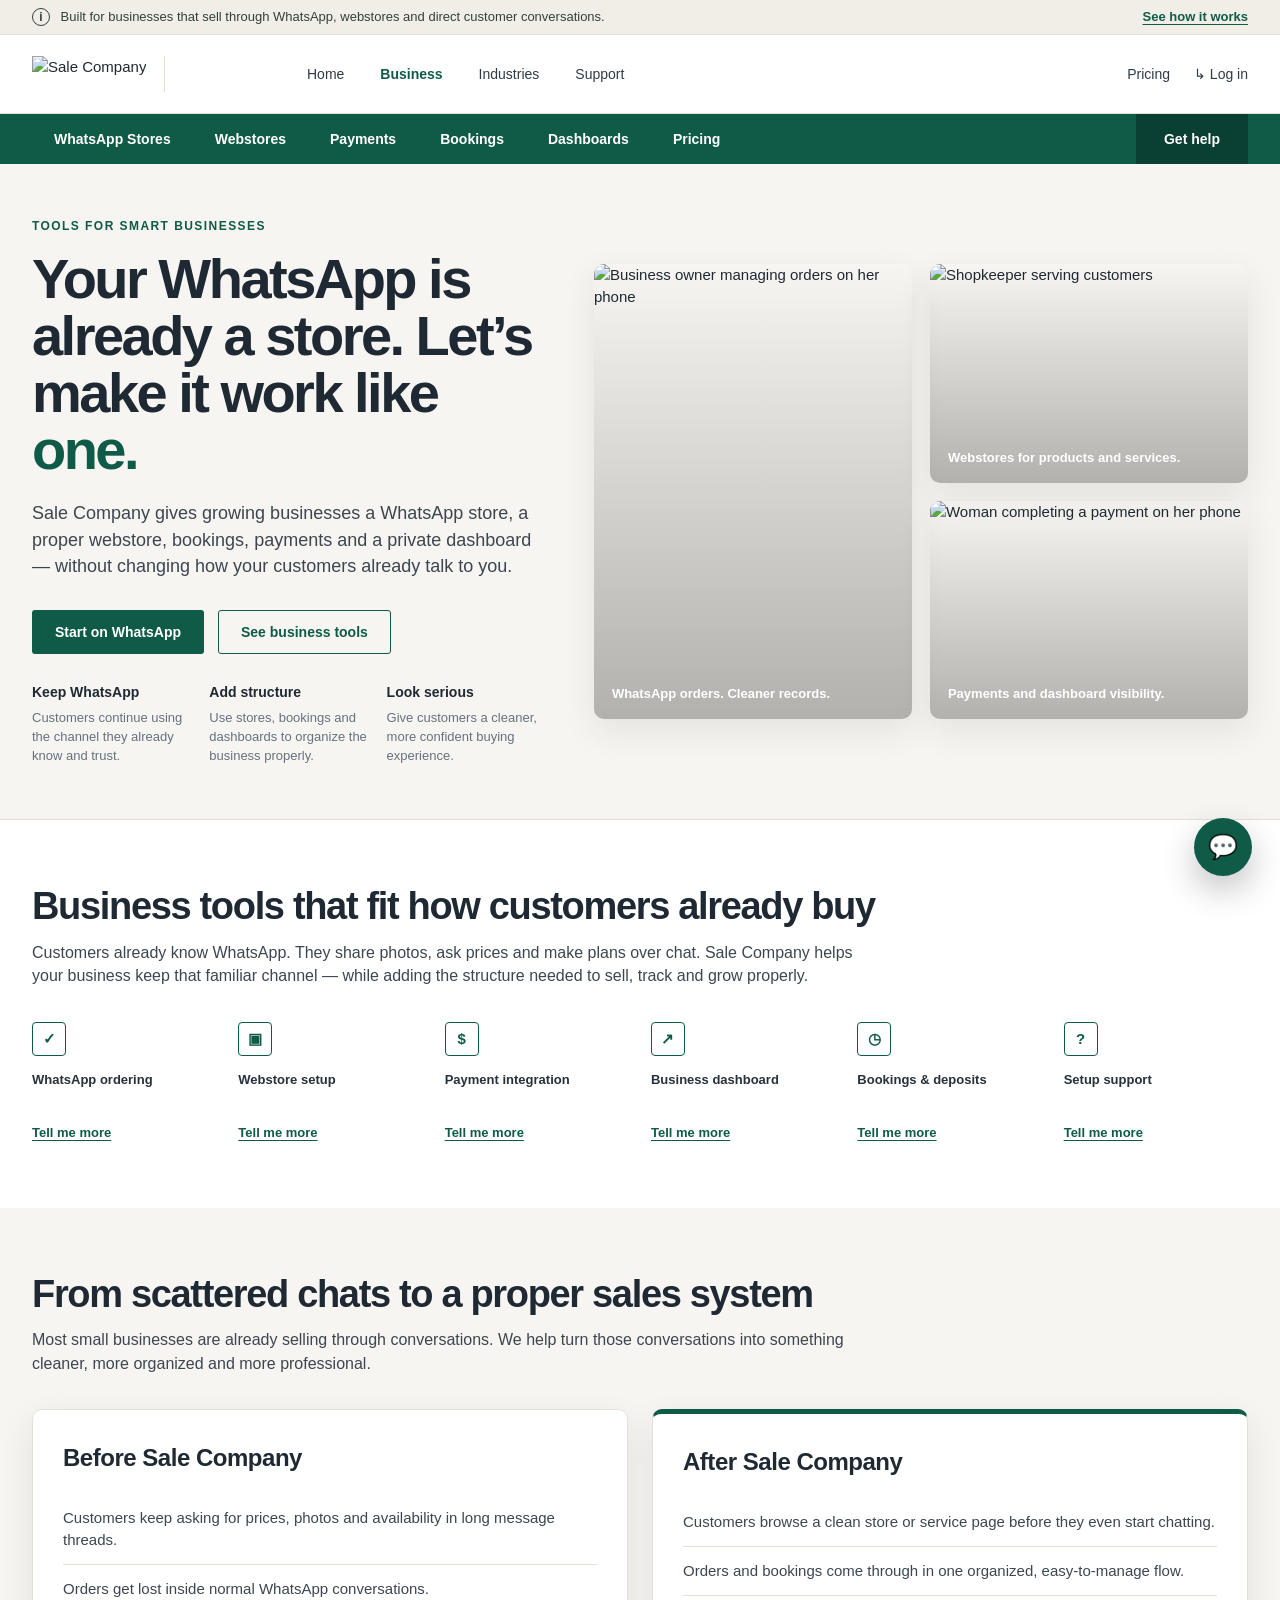
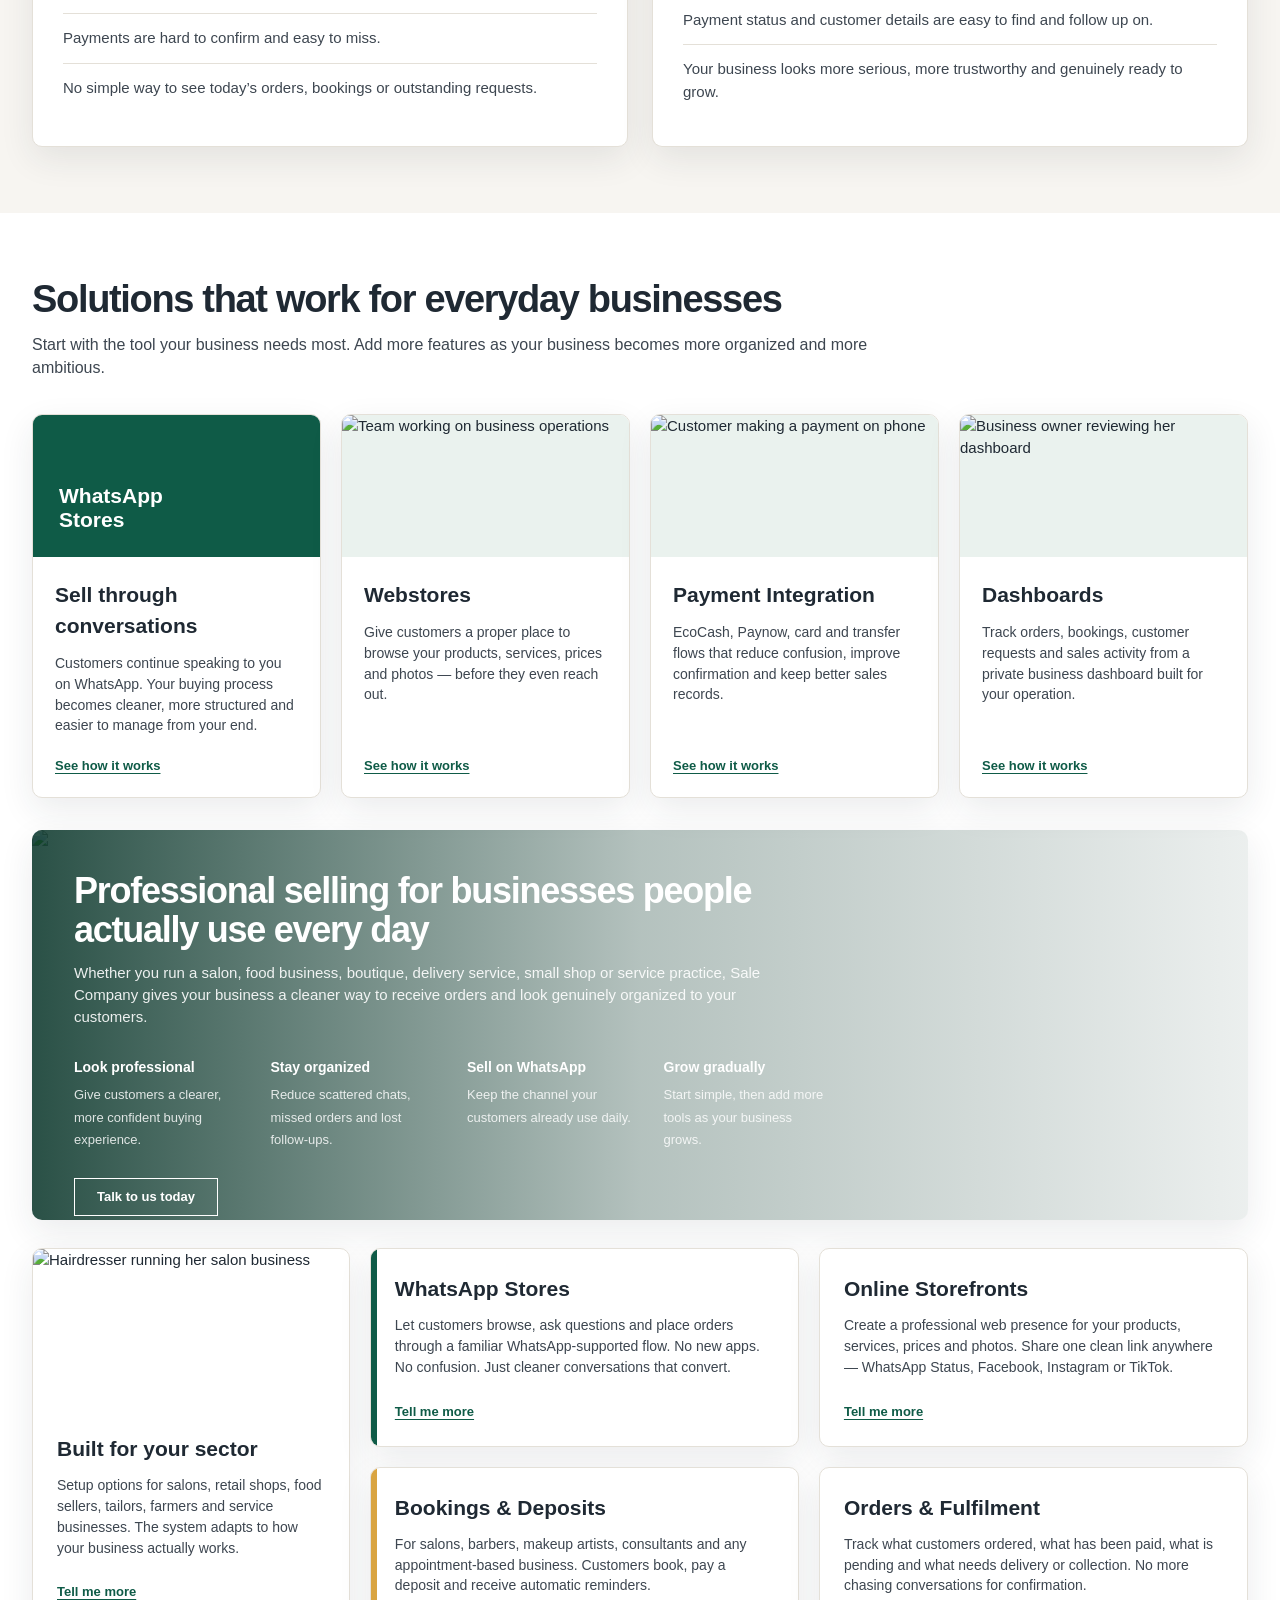
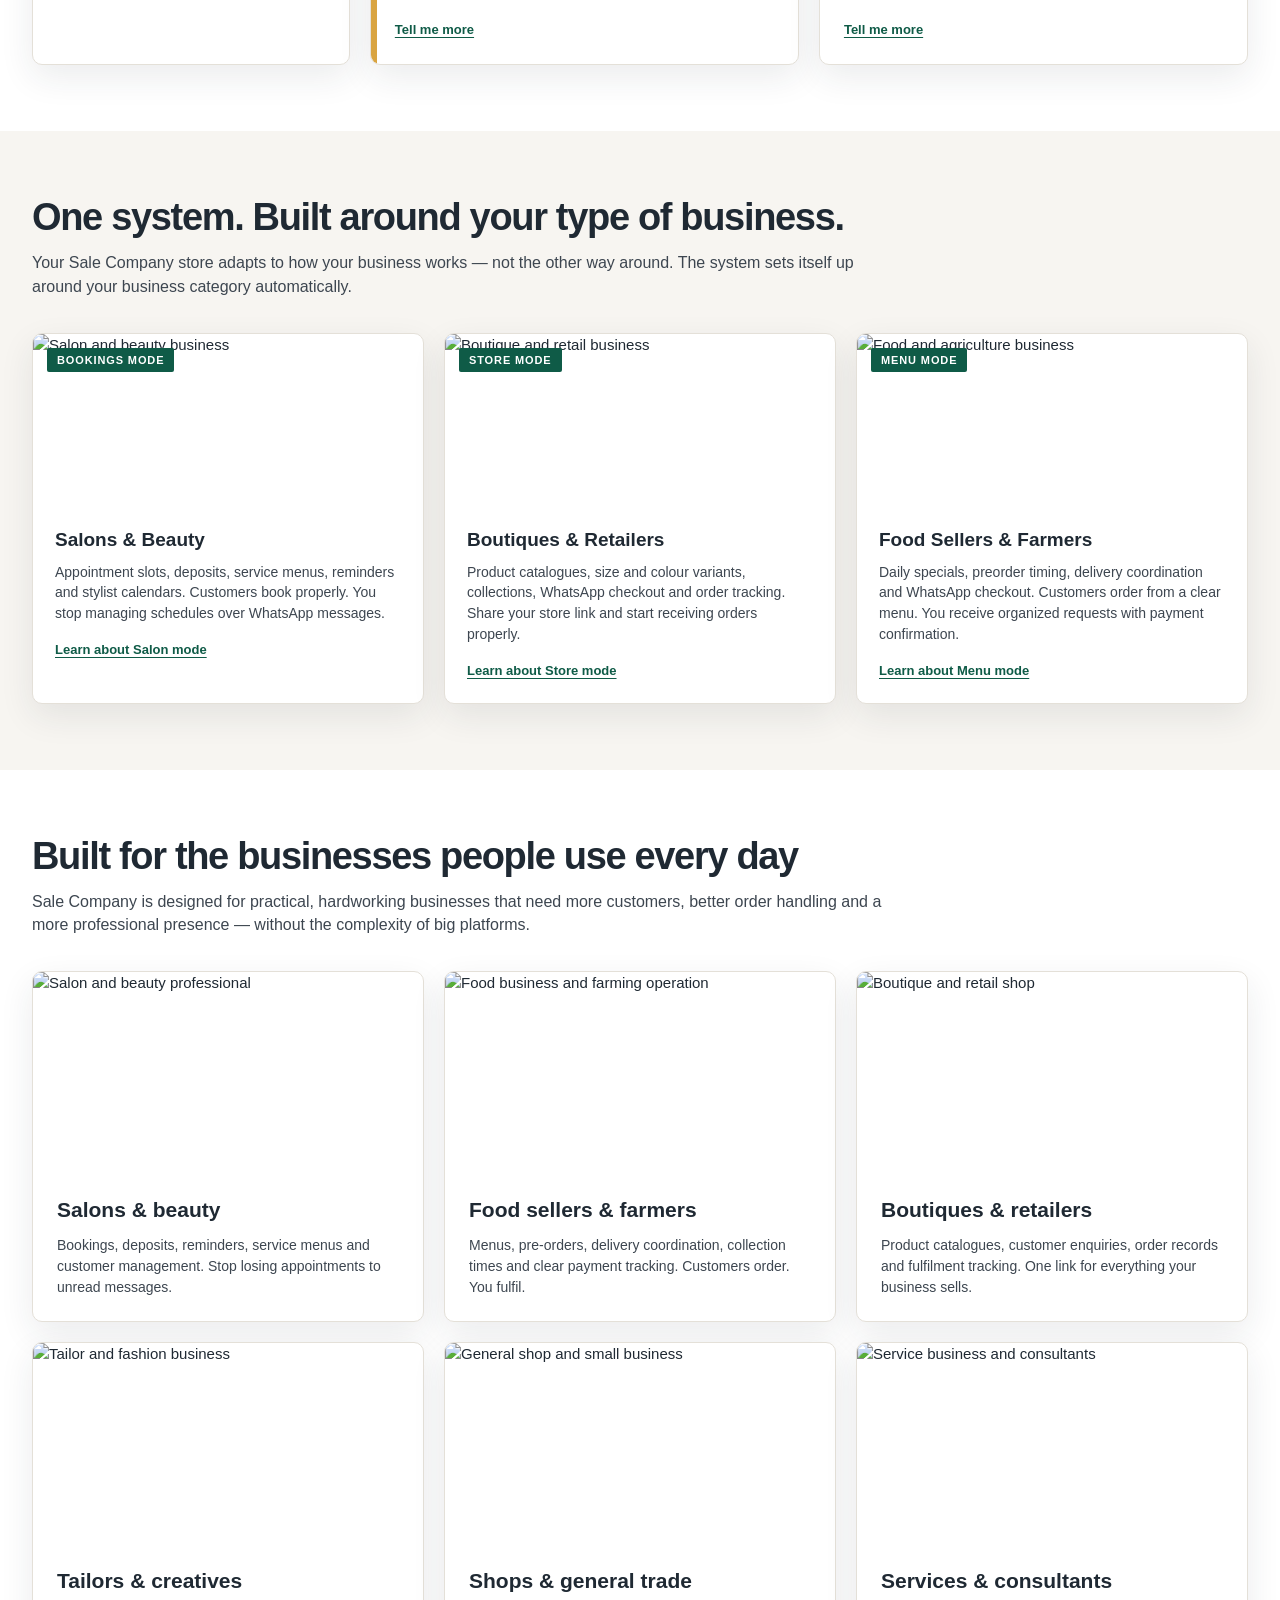
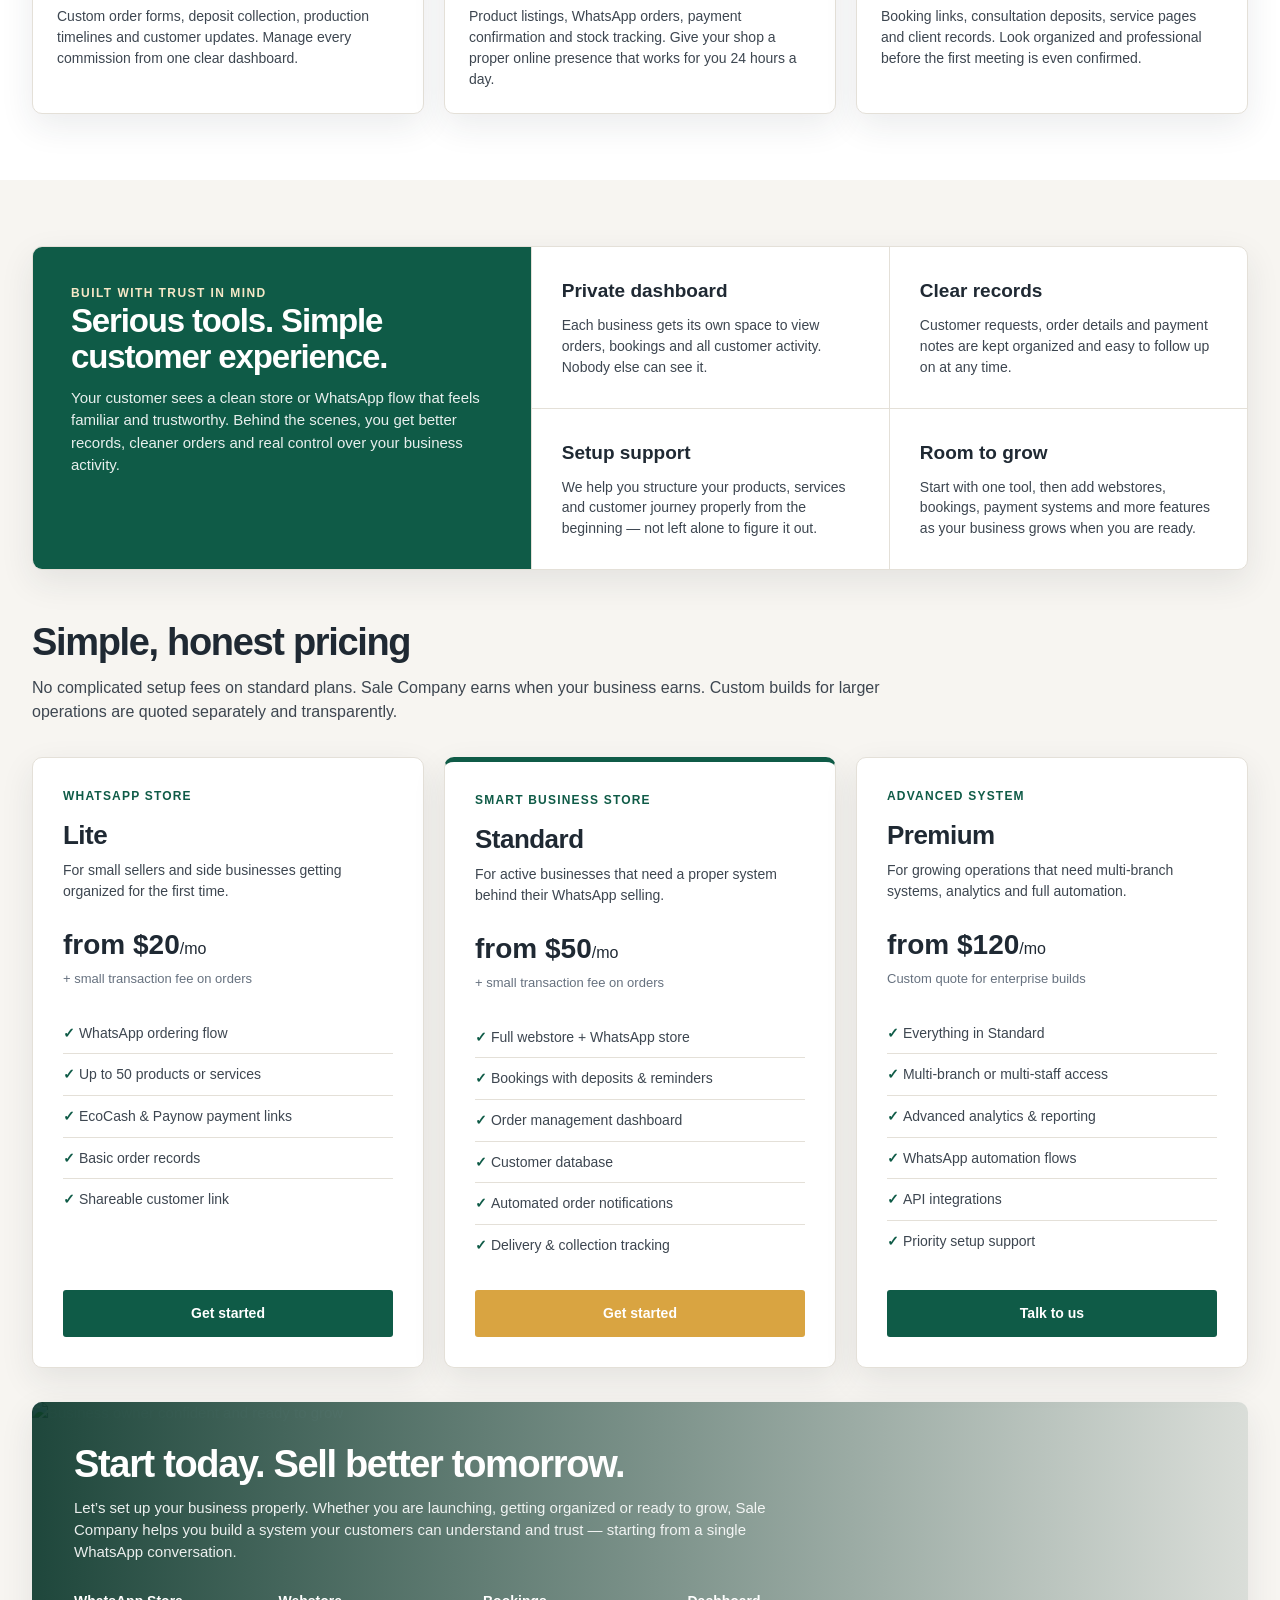
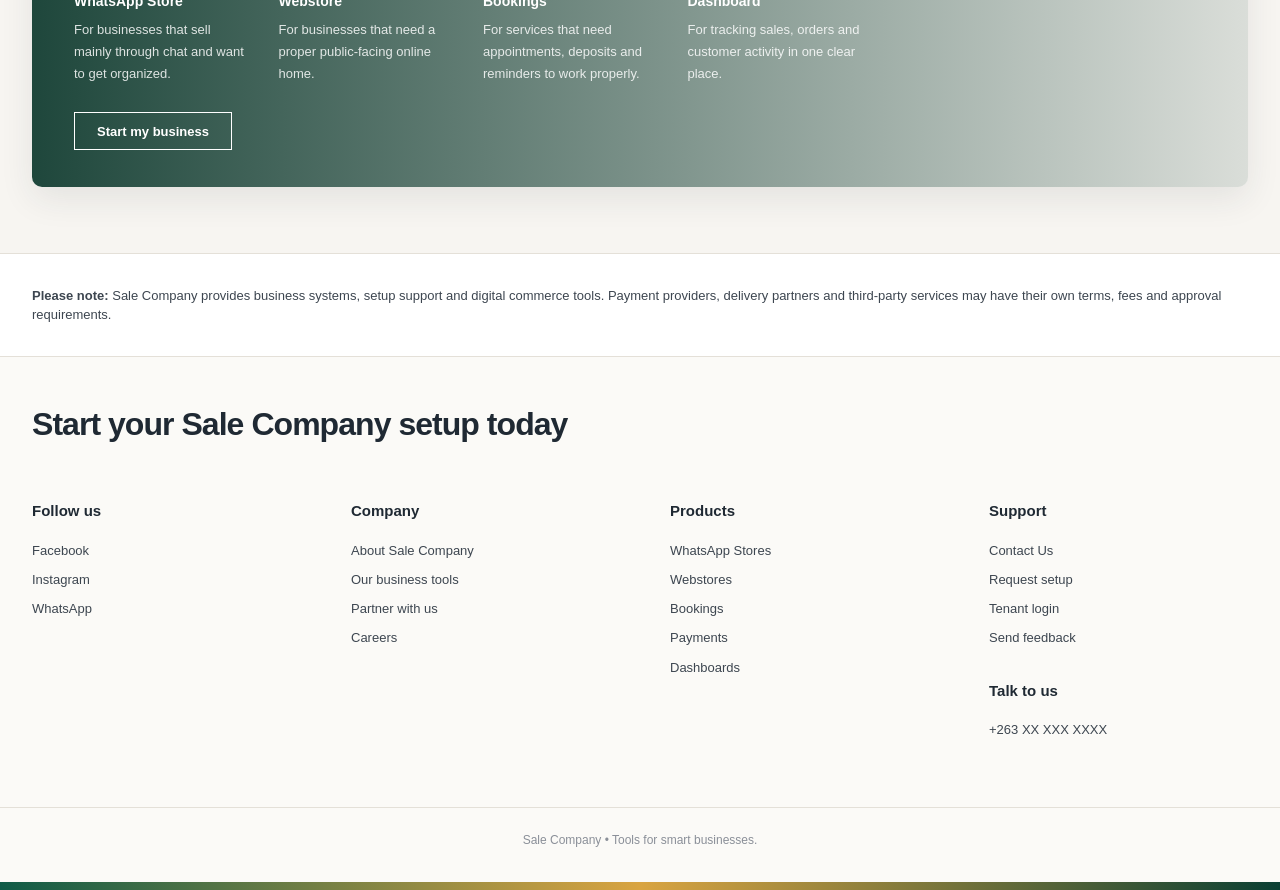
==== public/index.html @ 6cf2f100 "Add files via upload" ====
<!doctype html>
<html lang="en">
<head>
<meta charset="utf-8">
<meta name="viewport" content="width=device-width,initial-scale=1">
<title>Sale Company — Tools for Smart Businesses</title>
<meta name="description" content="Sale Company helps businesses that sell on WhatsApp look professional, take orders, manage payments, bookings and customer activity from one clear system.">
<style>
:root{
  --green:#0F5B47;
  --green-deep:#0A3F33;
  --green-dark:#073428;
  --green-soft:#EAF2EE;
  --gold:#D9A441;
  --gold-soft:#F7E8C7;
  --ink:#1F2933;
  --muted:#66717F;
  --line:#E4E0D8;
  --cream:#F7F5F1;
  --cream-2:#FBFAF7;
  --white:#fff;
  --shadow:0 12px 34px rgba(31,41,51,.09);
  --max:1220px;
  --radius:10px;
}
*{box-sizing:border-box}
html{scroll-behavior:smooth}
body{margin:0;font-family:Arial,Helvetica,sans-serif;color:var(--ink);background:var(--cream-2);line-height:1.48;font-size:15px}
a{color:inherit;text-decoration:none}
img{display:block;max-width:100%;width:100%;height:100%;object-fit:cover}
.wrap{width:min(var(--max),calc(100% - 64px));margin:auto}
.notice{background:#F1EEE8;border-bottom:1px solid var(--line);color:#334038;font-size:13px}
.notice-inner{min-height:34px;display:flex;align-items:center;justify-content:space-between;gap:20px}
.notice b{width:18px;height:18px;display:inline-grid;place-items:center;border:1px solid #334038;border-radius:50%;margin-right:7px;font-size:12px}
.notice a{color:var(--green);font-weight:700;text-decoration:underline;text-underline-offset:3px}
.topbar{background:var(--white);border-bottom:1px solid var(--line)}
.topbar-inner{height:78px;display:flex;align-items:center;justify-content:space-between;gap:30px}
.brand{display:flex;align-items:center;gap:18px;min-width:245px}
.brand-logo{height:36px;width:auto;display:block}
.brand-divider{width:1px;height:36px;background:var(--line)}
.audience-nav{flex:1;display:flex;align-items:center;gap:36px;font-size:14px;color:#303A45}
.audience-nav a.active{color:var(--green);font-weight:700}
.header-actions{display:flex;align-items:center;gap:24px;font-size:14px;color:#303A45}
.mainnav{background:var(--green);color:#fff}
.mainnav-inner{height:50px;display:flex;align-items:center;justify-content:space-between}
.menu{display:flex;height:50px;align-items:center}
.menu a{display:flex;align-items:center;height:50px;padding:0 22px;font-size:14px;font-weight:700}
.menu a:hover{background:rgba(0,0,0,.13)}
.help{height:50px;display:flex;align-items:center;padding:0 28px;background:var(--green-deep);font-size:14px;font-weight:800}
.hero{background:var(--cream);border-bottom:1px solid var(--line)}
.hero-grid{display:grid;grid-template-columns:.88fr 1.12fr;gap:48px;min-height:565px;align-items:center;padding:54px 0}
.eyebrow{margin:0 0 14px;color:var(--green);font-size:12px;letter-spacing:.12em;text-transform:uppercase;font-weight:900}
.hero h1{margin:0 0 22px;font-size:56px;line-height:1.02;letter-spacing:-.045em;max-width:620px}
.hero h1 em{color:var(--green);font-style:normal}
.lead{margin:0 0 30px;color:#3D4650;font-size:18px;max-width:610px}
.hero-actions{display:flex;align-items:center;gap:14px;flex-wrap:wrap;margin-bottom:28px}
.btn{min-height:44px;display:inline-flex;align-items:center;justify-content:center;padding:0 22px;border-radius:3px;font-weight:800;font-size:14px;border:1px solid transparent;transition:.2s ease}
.btn.primary{background:var(--green);color:#fff}
.btn.primary:hover{background:var(--green-deep)}
.btn.secondary{background:transparent;color:var(--green);border-color:var(--green)}
.btn.secondary:hover{background:var(--green-soft)}
.hero-note{display:grid;grid-template-columns:repeat(3,1fr);gap:18px;max-width:640px;color:var(--muted);font-size:13px}
.hero-note strong{display:block;color:var(--ink);font-size:14px;margin-bottom:5px}
.photo-system{display:grid;grid-template-columns:1fr 1fr;gap:18px;align-items:stretch}
.photo-large{grid-row:span 2;min-height:455px;border-radius:var(--radius);overflow:hidden;box-shadow:var(--shadow);position:relative}
.photo-small{min-height:218px;border-radius:var(--radius);overflow:hidden;box-shadow:var(--shadow);position:relative}
.photo-large:after,.photo-small:after{content:"";position:absolute;inset:0;background:linear-gradient(180deg,rgba(0,0,0,0),rgba(0,0,0,.28))}
.image-caption{position:absolute;z-index:2;left:18px;bottom:16px;color:#fff;font-size:13px;font-weight:800}
.section{padding:66px 0;background:var(--cream-2)}
.section.white{background:#fff}
.section.soft{background:var(--cream)}
.section-head{max-width:850px;margin-bottom:34px}
.section h2{margin:0 0 13px;font-size:38px;line-height:1.08;letter-spacing:-.035em}
.intro{margin:0;color:#3D4650;font-size:16px;max-width:900px}
.quick-links{display:grid;grid-template-columns:repeat(6,1fr);gap:22px}
.quick{min-height:120px;display:flex;flex-direction:column;gap:14px}
.quick-icon{width:34px;height:34px;border:1px solid var(--green);color:var(--green);display:grid;place-items:center;font-weight:900;background:#fff;border-radius:4px}
.quick strong{font-size:13px;color:#27313B}
.quick a{margin-top:auto;color:var(--green);font-weight:800;font-size:13px;text-decoration:underline;text-underline-offset:3px}
.before-after{display:grid;grid-template-columns:1fr 1fr;gap:24px;margin-top:32px}
.ba-card{background:#fff;border:1px solid var(--line);box-shadow:var(--shadow);border-radius:var(--radius);padding:30px}
.ba-card.after{border-top:5px solid var(--green)}
.ba-card h3{margin:0 0 18px;font-size:24px;letter-spacing:-.02em}
.ba-card ul{list-style:none;padding:0;margin:0}
.ba-card li{padding:13px 0;border-top:1px solid var(--line);color:#3D4650}
.ba-card li:first-child{border-top:0}
.solution-row{display:grid;grid-template-columns:repeat(4,1fr);gap:20px}
.solution-card{background:#fff;border:1px solid var(--line);box-shadow:var(--shadow);border-radius:var(--radius);overflow:hidden;min-height:365px;display:flex;flex-direction:column}
.solution-card .media{height:142px;background:var(--green-soft)}
.solution-card .body{padding:22px;display:flex;flex-direction:column;flex:1}
.solution-card h3{margin:0 0 12px;font-size:21px}
.solution-card p{margin:0 0 20px;color:#3D4650;font-size:14px}
.solution-card a{margin-top:auto;color:var(--green);font-weight:800;text-decoration:underline;text-underline-offset:3px;font-size:13px}
.signature-card{background:var(--green);color:#fff;padding:26px;min-height:142px;display:flex;align-items:flex-end;font-weight:900;font-size:21px;line-height:1.12}
.wide-story{margin-top:32px;position:relative;min-height:390px;border-radius:var(--radius);overflow:hidden;color:#fff;box-shadow:var(--shadow)}
.wide-story:after{content:"";position:absolute;inset:0;background:linear-gradient(90deg,rgba(7,52,40,.86),rgba(7,52,40,.30),rgba(7,52,40,.08))}
.wide-story .copy{position:absolute;z-index:2;left:42px;top:42px;max-width:760px}
.wide-story h2{color:#fff;font-size:36px;margin-bottom:12px}
.wide-story p{max-width:690px;margin:0 0 25px;color:rgba(255,255,255,.9)}
.story-points{display:grid;grid-template-columns:repeat(4,1fr);gap:26px;max-width:780px;margin:28px 0}
.story-points strong{display:block;margin-bottom:6px;color:#fff;font-size:14px}
.story-points span{color:rgba(255,255,255,.84);font-size:13px}
.outline-btn{height:38px;display:inline-flex;align-items:center;justify-content:center;padding:0 22px;border:1px solid #fff;color:#fff;font-weight:800;font-size:13px}
.service-grid{margin-top:28px;display:grid;grid-template-columns:1fr 1.35fr 1.35fr;grid-template-rows:1fr 1fr;gap:20px}
.service-card{min-height:160px;background:#fff;border:1px solid var(--line);box-shadow:var(--shadow);border-radius:var(--radius);padding:24px;position:relative;overflow:hidden}
.service-card.accent:before{content:"";position:absolute;left:0;top:0;bottom:0;width:6px;background:var(--green)}
.service-card.gold:before{background:var(--gold)}
.service-card.image-left{padding:0;grid-row:span 2;display:flex;flex-direction:column}
.service-card.image-left .media{height:160px}
.service-card.image-left .body{padding:24px}
.service-card h3{margin:0 0 11px;font-size:21px}
.service-card p{margin:0 0 22px;color:#3D4650;font-size:14px}
.service-card a{color:var(--green);font-weight:800;text-decoration:underline;text-underline-offset:3px;font-size:13px}
.who-grid{display:grid;grid-template-columns:repeat(3,1fr);gap:20px}
.who-card{background:#fff;border:1px solid var(--line);border-radius:var(--radius);overflow:hidden;box-shadow:var(--shadow)}
.who-card .media{height:198px}
.who-card .body{padding:24px}
.who-card h3{margin:0 0 10px;font-size:21px}
.who-card p{margin:0;color:#3D4650;font-size:14px}
.trust-panel{display:grid;grid-template-columns:.82fr 1.18fr;border:1px solid var(--line);border-radius:var(--radius);overflow:hidden;box-shadow:var(--shadow);background:#fff}
.trust-copy{background:var(--green);color:#fff;padding:38px}
.trust-copy h2{color:#fff;font-size:33px}
.trust-copy p{color:rgba(255,255,255,.9);margin:0}
.trust-list{display:grid;grid-template-columns:repeat(2,1fr)}
.trust-item{padding:30px;border-left:1px solid var(--line);border-bottom:1px solid var(--line)}
.trust-item:nth-child(3),.trust-item:nth-child(4){border-bottom:0}
.trust-item h3{margin:0 0 10px;font-size:19px}
.trust-item p{margin:0;color:#3D4650;font-size:14px}
.final-cta{margin-top:34px;position:relative;min-height:385px;border-radius:var(--radius);overflow:hidden;color:#fff;box-shadow:var(--shadow)}
.final-cta:after{content:"";position:absolute;inset:0;background:linear-gradient(90deg,rgba(7,52,40,.90),rgba(7,52,40,.52),rgba(7,52,40,.12))}
.final-cta .copy{position:absolute;z-index:2;left:42px;top:42px;max-width:790px}
.final-cta h2{color:#fff;font-size:38px;margin-bottom:12px}
.final-cta p{max-width:720px;color:rgba(255,255,255,.9);margin:0 0 25px}
.cta-items{display:grid;grid-template-columns:repeat(4,1fr);gap:28px;max-width:820px;margin:28px 0}
.cta-items strong{display:block;color:#fff;font-size:14px;margin-bottom:6px}
.cta-items span{color:rgba(255,255,255,.84);font-size:13px}
.disclaimer{padding:32px 0;background:#fff;border-top:1px solid var(--line);border-bottom:1px solid var(--line);font-size:13px;color:#3D4650}
.footer-prompt{padding:44px 0 18px;background:var(--cream-2)}
.footer-prompt h2{margin:0;font-size:32px;letter-spacing:-.03em}
footer{background:var(--cream-2)}
.footer-grid{display:grid;grid-template-columns:repeat(4,1fr);gap:60px;padding:34px 0 58px}
.footer-grid h4{margin:0 0 18px;font-size:15px}
.footer-grid a{display:block;color:#3D4650;margin:0 0 10px;font-size:13px}
.footer-bottom{border-top:1px solid var(--line);padding:24px 0 32px;text-align:center;color:#8A8F98;font-size:12px}
.colorbar{height:8px;background:linear-gradient(90deg,var(--green),var(--gold),var(--green-deep))}
.chat{position:fixed;right:28px;bottom:24px;width:58px;height:58px;border-radius:50%;background:var(--green);color:#fff;display:grid;place-items:center;box-shadow:0 14px 34px rgba(0,0,0,.24);font-weight:900;z-index:30;font-size:24px}
.modes-grid{display:grid;grid-template-columns:repeat(3,1fr);gap:20px;margin-top:32px}
.mode-card{background:#fff;border:1px solid var(--line);border-radius:var(--radius);overflow:hidden;box-shadow:var(--shadow)}
.mode-card .media{height:170px;position:relative}
.mode-card .media img{width:100%;height:100%;object-fit:cover}
.mode-tag{position:absolute;top:14px;left:14px;background:var(--green);color:#fff;font-size:11px;font-weight:900;padding:4px 10px;border-radius:2px;text-transform:uppercase;letter-spacing:.08em}
.mode-card .body{padding:22px}
.mode-card h3{margin:0 0 8px;font-size:19px}
.mode-card p{margin:0 0 14px;color:#3D4650;font-size:14px}
.mode-card a{color:var(--green);font-weight:800;text-decoration:underline;text-underline-offset:3px;font-size:13px}
.pricing-grid{display:grid;grid-template-columns:repeat(3,1fr);gap:20px;margin-top:32px}
.pricing-card{background:#fff;border:1px solid var(--line);border-radius:var(--radius);padding:30px;box-shadow:var(--shadow);display:flex;flex-direction:column}
.pricing-card.featured{border-top:5px solid var(--green)}
.plan-name{font-size:12px;font-weight:900;text-transform:uppercase;letter-spacing:.1em;color:var(--green);margin:0 0 10px}
.pricing-card h3{font-size:26px;margin:0 0 6px;letter-spacing:-.02em}
.plan-desc{color:#3D4650;font-size:14px;margin:0 0 22px}
.price-line{font-size:28px;font-weight:900;color:var(--ink);margin:0 0 4px}
.price-note{color:var(--muted);font-size:13px;margin:0 0 24px}
.pricing-card ul{list-style:none;padding:0;margin:0 0 24px;flex:1}
.pricing-card li{padding:10px 0;border-top:1px solid var(--line);color:#3D4650;font-size:14px}
.pricing-card li:first-child{border-top:0}
.pricing-card li:before{content:"✓  ";color:var(--green);font-weight:900}
.plan-cta{display:block;text-align:center;padding:13px;background:var(--green);color:#fff;font-weight:800;font-size:14px;border-radius:3px;margin-top:auto}
.pricing-card.featured .plan-cta{background:var(--gold)}
@media(max-width:980px){
  .wrap{width:min(100% - 32px,var(--max))}
  .audience-nav,.header-actions{display:none}
  .mainnav{overflow:auto}
  .menu{min-width:860px}
  .hero-grid{grid-template-columns:1fr;min-height:auto}
  .hero h1{font-size:44px}
  .quick-links{grid-template-columns:repeat(2,1fr)}
  .before-after{grid-template-columns:1fr}
  .solution-row{grid-template-columns:1fr 1fr}
  .service-grid{grid-template-columns:1fr;grid-template-rows:auto}
  .service-card.image-left{grid-row:auto}
  .who-grid,.story-points,.cta-items,.modes-grid,.pricing-grid{grid-template-columns:1fr 1fr}
  .trust-panel{grid-template-columns:1fr}
  .footer-grid{grid-template-columns:1fr 1fr}
}
@media(max-width:620px){
  .notice-inner{display:block;padding:8px 0}
  .topbar-inner{height:66px}
  .brand{min-width:auto}
  .brand-divider{display:none}
  .hero-grid{padding:38px 0}
  .hero h1{font-size:36px}
  .lead{font-size:16px}
  .hero-note{grid-template-columns:1fr}
  .photo-system{grid-template-columns:1fr}
  .photo-large,.photo-small{min-height:260px}
  .section{padding:50px 0}
  .section h2,.wide-story h2,.final-cta h2{font-size:29px}
  .solution-row,.quick-links,.who-grid,.story-points,.cta-items,.trust-list,.footer-grid,.modes-grid,.pricing-grid{grid-template-columns:1fr}
  .wide-story,.final-cta{min-height:620px}
  .wide-story .copy,.final-cta .copy{left:24px;right:24px;top:30px}
  .footer-grid{gap:22px}
}
</style>
</head>
<body>

<div class="notice">
  <div class="wrap notice-inner">
    <span><b>i</b> Built for businesses that sell through WhatsApp, webstores and direct customer conversations.</span>
    <span><a href="#how">See how it works</a></span>
  </div>
</div>

<header>
  <div class="topbar">
    <div class="wrap topbar-inner">
      <a class="brand" href="index.html">
        <img class="brand-logo" src="https://sale.co.zw/branding/logos/sale-logo-primary.svg" alt="Sale Company">
        <div class="brand-divider"></div>
      </a>
      <nav class="audience-nav">
        <a href="index.html">Home</a>
        <a class="active" href="#solutions">Business</a>
        <a href="#who">Industries</a>
        <a href="#trust">Support</a>
      </nav>
      <div class="header-actions">
        <a href="#pricing">Pricing</a>
        <a href="login.html">&#x21B3; Log in</a>
      </div>
    </div>
  </div>
  <div class="mainnav">
    <div class="wrap mainnav-inner">
      <nav class="menu">
        <a href="#whatsapp">WhatsApp Stores</a>
        <a href="#webstores">Webstores</a>
        <a href="#payments">Payments</a>
        <a href="#bookings">Bookings</a>
        <a href="#dashboards">Dashboards</a>
        <a href="#pricing">Pricing</a>
      </nav>
      <a class="help" href="https://wa.me/263XXXXXXXXX?text=I%20want%20to%20start%20selling%20professionally%20with%20Sale%20Company">Get help</a>
    </div>
  </div>
</header>

<main>

<section class="hero">
  <div class="wrap hero-grid">
    <div class="hero-copy">
      <p class="eyebrow">Tools for smart businesses</p>
      <h1>Your WhatsApp is already a store. Let&rsquo;s make it work like <em>one.</em></h1>
      <p class="lead">Sale Company gives growing businesses a WhatsApp store, a proper webstore, bookings, payments and a private dashboard &mdash; without changing how your customers already talk to you.</p>
      <div class="hero-actions">
        <a class="btn primary" href="https://wa.me/263XXXXXXXXX?text=I%20want%20to%20set%20up%20my%20business%20with%20Sale%20Company">Start on WhatsApp</a>
        <a class="btn secondary" href="#solutions">See business tools</a>
      </div>
      <div class="hero-note">
        <div><strong>Keep WhatsApp</strong>Customers continue using the channel they already know and trust.</div>
        <div><strong>Add structure</strong>Use stores, bookings and dashboards to organize the business properly.</div>
        <div><strong>Look serious</strong>Give customers a cleaner, more confident buying experience.</div>
      </div>
    </div>
    <div class="photo-system">
      <div class="photo-large">
        <img src="https://sale.co.zw/website/hero/businesswoman_image.webp" alt="Business owner managing orders on her phone">
        <div class="image-caption">WhatsApp orders. Cleaner records.</div>
      </div>
      <div class="photo-small">
        <img src="https://sale.co.zw/website/hero/shopkeeper_image.webp" alt="Shopkeeper serving customers">
        <div class="image-caption">Webstores for products and services.</div>
      </div>
      <div class="photo-small">
        <img src="https://sale.co.zw/website/hero/woman_on_phone.webp" alt="Woman completing a payment on her phone">
        <div class="image-caption">Payments and dashboard visibility.</div>
      </div>
    </div>
  </div>
</section>

<section class="section white" id="how">
  <div class="wrap">
    <div class="section-head">
      <h2>Business tools that fit how customers already buy</h2>
      <p class="intro">Customers already know WhatsApp. They share photos, ask prices and make plans over chat. Sale Company helps your business keep that familiar channel &mdash; while adding the structure needed to sell, track and grow properly.</p>
    </div>
    <div class="quick-links">
      <div class="quick"><div class="quick-icon">&#x2713;</div><strong>WhatsApp ordering</strong><a href="#whatsapp">Tell me more</a></div>
      <div class="quick"><div class="quick-icon">&#x25A3;</div><strong>Webstore setup</strong><a href="#webstores">Tell me more</a></div>
      <div class="quick"><div class="quick-icon">$</div><strong>Payment integration</strong><a href="#payments">Tell me more</a></div>
      <div class="quick"><div class="quick-icon">&#x2197;</div><strong>Business dashboard</strong><a href="#dashboards">Tell me more</a></div>
      <div class="quick"><div class="quick-icon">&#x25F7;</div><strong>Bookings &amp; deposits</strong><a href="#bookings">Tell me more</a></div>
      <div class="quick"><div class="quick-icon">?</div><strong>Setup support</strong><a href="#pricing">Tell me more</a></div>
    </div>
  </div>
</section>

<section class="section soft">
  <div class="wrap">
    <div class="section-head">
      <h2>From scattered chats to a proper sales system</h2>
      <p class="intro">Most small businesses are already selling through conversations. We help turn those conversations into something cleaner, more organized and more professional.</p>
    </div>
    <div class="before-after">
      <div class="ba-card">
        <h3>Before Sale Company</h3>
        <ul>
          <li>Customers keep asking for prices, photos and availability in long message threads.</li>
          <li>Orders get lost inside normal WhatsApp conversations.</li>
          <li>Payments are hard to confirm and easy to miss.</li>
          <li>No simple way to see today&rsquo;s orders, bookings or outstanding requests.</li>
        </ul>
      </div>
      <div class="ba-card after">
        <h3>After Sale Company</h3>
        <ul>
          <li>Customers browse a clean store or service page before they even start chatting.</li>
          <li>Orders and bookings come through in one organized, easy-to-manage flow.</li>
          <li>Payment status and customer details are easy to find and follow up on.</li>
          <li>Your business looks more serious, more trustworthy and genuinely ready to grow.</li>
        </ul>
      </div>
    </div>
  </div>
</section>

<section class="section white" id="solutions">
  <div class="wrap">
    <div class="section-head">
      <h2>Solutions that work for everyday businesses</h2>
      <p class="intro">Start with the tool your business needs most. Add more features as your business becomes more organized and more ambitious.</p>
    </div>
    <div class="solution-row">
      <article class="solution-card" id="whatsapp">
        <div class="signature-card">WhatsApp<br>Stores</div>
        <div class="body">
          <h3>Sell through conversations</h3>
          <p>Customers continue speaking to you on WhatsApp. Your buying process becomes cleaner, more structured and easier to manage from your end.</p>
          <a href="#whatsapp">See how it works</a>
        </div>
      </article>
      <article class="solution-card" id="webstores">
        <div class="media">
          <img src="https://sale.co.zw/website/hero/office_teamwork.webp" alt="Team working on business operations">
        </div>
        <div class="body">
          <h3>Webstores</h3>
          <p>Give customers a proper place to browse your products, services, prices and photos &mdash; before they even reach out.</p>
          <a href="#webstores">See how it works</a>
        </div>
      </article>
      <article class="solution-card" id="payments">
        <div class="media">
          <img src="https://sale.co.zw/website/hero/woman_on_phone.webp" alt="Customer making a payment on phone">
        </div>
        <div class="body">
          <h3>Payment Integration</h3>
          <p>EcoCash, Paynow, card and transfer flows that reduce confusion, improve confirmation and keep better sales records.</p>
          <a href="#payments">See how it works</a>
        </div>
      </article>
      <article class="solution-card" id="dashboards">
        <div class="media">
          <img src="https://sale.co.zw/website/hero/businesswoman_image.webp" alt="Business owner reviewing her dashboard">
        </div>
        <div class="body">
          <h3>Dashboards</h3>
          <p>Track orders, bookings, customer requests and sales activity from a private business dashboard built for your operation.</p>
          <a href="#dashboards">See how it works</a>
        </div>
      </article>
    </div>

    <div class="wide-story">
      <img src="https://sale.co.zw/website/hero/tailor_image.webp" alt="Tailor working on her business">
      <div class="copy">
        <h2>Professional selling for businesses people actually use every day</h2>
        <p>Whether you run a salon, food business, boutique, delivery service, small shop or service practice, Sale Company gives your business a cleaner way to receive orders and look genuinely organized to your customers.</p>
        <div class="story-points">
          <div><strong>Look professional</strong><span>Give customers a clearer, more confident buying experience.</span></div>
          <div><strong>Stay organized</strong><span>Reduce scattered chats, missed orders and lost follow-ups.</span></div>
          <div><strong>Sell on WhatsApp</strong><span>Keep the channel your customers already use daily.</span></div>
          <div><strong>Grow gradually</strong><span>Start simple, then add more tools as your business grows.</span></div>
        </div>
        <a class="outline-btn" href="https://wa.me/263XXXXXXXXX?text=I%20want%20to%20find%20out%20more%20about%20Sale%20Company">Talk to us today</a>
      </div>
    </div>

    <div class="service-grid">
      <article class="service-card image-left">
        <div class="media">
          <img src="https://sale.co.zw/website/hero/hairdresser_image.webp" alt="Hairdresser running her salon business">
        </div>
        <div class="body">
          <h3>Built for your sector</h3>
          <p>Setup options for salons, retail shops, food sellers, tailors, farmers and service businesses. The system adapts to how your business actually works.</p>
          <a href="#who">Tell me more</a>
        </div>
      </article>
      <article class="service-card accent">
        <h3>WhatsApp Stores</h3>
        <p>Let customers browse, ask questions and place orders through a familiar WhatsApp-supported flow. No new apps. No confusion. Just cleaner conversations that convert.</p>
        <a href="#whatsapp">Tell me more</a>
      </article>
      <article class="service-card">
        <h3>Online Storefronts</h3>
        <p>Create a professional web presence for your products, services, prices and photos. Share one clean link anywhere &mdash; WhatsApp Status, Facebook, Instagram or TikTok.</p>
        <a href="#webstores">Tell me more</a>
      </article>
      <article class="service-card accent gold" id="bookings">
        <h3>Bookings &amp; Deposits</h3>
        <p>For salons, barbers, makeup artists, consultants and any appointment-based business. Customers book, pay a deposit and receive automatic reminders.</p>
        <a href="#bookings">Tell me more</a>
      </article>
      <article class="service-card">
        <h3>Orders &amp; Fulfilment</h3>
        <p>Track what customers ordered, what has been paid, what is pending and what needs delivery or collection. No more chasing conversations for confirmation.</p>
        <a href="#dashboards">Tell me more</a>
      </article>
    </div>
  </div>
</section>

<section class="section soft" id="modes">
  <div class="wrap">
    <div class="section-head">
      <h2>One system. Built around your type of business.</h2>
      <p class="intro">Your Sale Company store adapts to how your business works &mdash; not the other way around. The system sets itself up around your business category automatically.</p>
    </div>
    <div class="modes-grid">
      <div class="mode-card">
        <div class="media">
          <img src="https://sale.co.zw/website/hero/hairdresser_image.webp" alt="Salon and beauty business">
          <span class="mode-tag">Bookings Mode</span>
        </div>
        <div class="body">
          <h3>Salons &amp; Beauty</h3>
          <p>Appointment slots, deposits, service menus, reminders and stylist calendars. Customers book properly. You stop managing schedules over WhatsApp messages.</p>
          <a href="#who">Learn about Salon mode</a>
        </div>
      </div>
      <div class="mode-card">
        <div class="media">
          <img src="https://sale.co.zw/website/hero/flower_seller_image.webp" alt="Boutique and retail business">
          <span class="mode-tag">Store Mode</span>
        </div>
        <div class="body">
          <h3>Boutiques &amp; Retailers</h3>
          <p>Product catalogues, size and colour variants, collections, WhatsApp checkout and order tracking. Share your store link and start receiving orders properly.</p>
          <a href="#who">Learn about Store mode</a>
        </div>
      </div>
      <div class="mode-card">
        <div class="media">
          <img src="https://sale.co.zw/website/hero/farmer_field_sunset.webp" alt="Food and agriculture business">
          <span class="mode-tag">Menu Mode</span>
        </div>
        <div class="body">
          <h3>Food Sellers &amp; Farmers</h3>
          <p>Daily specials, preorder timing, delivery coordination and WhatsApp checkout. Customers order from a clear menu. You receive organized requests with payment confirmation.</p>
          <a href="#who">Learn about Menu mode</a>
        </div>
      </div>
    </div>
  </div>
</section>

<section class="section white" id="who">
  <div class="wrap">
    <div class="section-head">
      <h2>Built for the businesses people use every day</h2>
      <p class="intro">Sale Company is designed for practical, hardworking businesses that need more customers, better order handling and a more professional presence &mdash; without the complexity of big platforms.</p>
    </div>
    <div class="who-grid">
      <article class="who-card">
        <div class="media">
          <img src="https://sale.co.zw/website/hero/hairdresser_image.webp" alt="Salon and beauty professional">
        </div>
        <div class="body">
          <h3>Salons &amp; beauty</h3>
          <p>Bookings, deposits, reminders, service menus and customer management. Stop losing appointments to unread messages.</p>
        </div>
      </article>
      <article class="who-card">
        <div class="media">
          <img src="https://sale.co.zw/website/hero/farmer_field_sunset.webp" alt="Food business and farming operation">
        </div>
        <div class="body">
          <h3>Food sellers &amp; farmers</h3>
          <p>Menus, pre-orders, delivery coordination, collection times and clear payment tracking. Customers order. You fulfil.</p>
        </div>
      </article>
      <article class="who-card">
        <div class="media">
          <img src="https://sale.co.zw/website/hero/flower_seller_image.webp" alt="Boutique and retail shop">
        </div>
        <div class="body">
          <h3>Boutiques &amp; retailers</h3>
          <p>Product catalogues, customer enquiries, order records and fulfilment tracking. One link for everything your business sells.</p>
        </div>
      </article>
      <article class="who-card">
        <div class="media">
          <img src="https://sale.co.zw/website/hero/tailor_image.webp" alt="Tailor and fashion business">
        </div>
        <div class="body">
          <h3>Tailors &amp; creatives</h3>
          <p>Custom order forms, deposit collection, production timelines and customer updates. Manage every commission from one clear dashboard.</p>
        </div>
      </article>
      <article class="who-card">
        <div class="media">
          <img src="https://sale.co.zw/website/hero/shopkeeper_image.webp" alt="General shop and small business">
        </div>
        <div class="body">
          <h3>Shops &amp; general trade</h3>
          <p>Product listings, WhatsApp orders, payment confirmation and stock tracking. Give your shop a proper online presence that works for you 24 hours a day.</p>
        </div>
      </article>
      <article class="who-card">
        <div class="media">
          <img src="https://sale.co.zw/website/hero/office_teamwork.webp" alt="Service business and consultants">
        </div>
        <div class="body">
          <h3>Services &amp; consultants</h3>
          <p>Booking links, consultation deposits, service pages and client records. Look organized and professional before the first meeting is even confirmed.</p>
        </div>
      </article>
    </div>
  </div>
</section>

<section class="section soft" id="trust">
  <div class="wrap">
    <div class="trust-panel">
      <div class="trust-copy">
        <p class="eyebrow" style="color:#F7E8C7;">Built with trust in mind</p>
        <h2>Serious tools. Simple customer experience.</h2>
        <p>Your customer sees a clean store or WhatsApp flow that feels familiar and trustworthy. Behind the scenes, you get better records, cleaner orders and real control over your business activity.</p>
      </div>
      <div class="trust-list">
        <div class="trust-item">
          <h3>Private dashboard</h3>
          <p>Each business gets its own space to view orders, bookings and all customer activity. Nobody else can see it.</p>
        </div>
        <div class="trust-item">
          <h3>Clear records</h3>
          <p>Customer requests, order details and payment notes are kept organized and easy to follow up on at any time.</p>
        </div>
        <div class="trust-item">
          <h3>Setup support</h3>
          <p>We help you structure your products, services and customer journey properly from the beginning &mdash; not left alone to figure it out.</p>
        </div>
        <div class="trust-item">
          <h3>Room to grow</h3>
          <p>Start with one tool, then add webstores, bookings, payment systems and more features as your business grows when you are ready.</p>
        </div>
      </div>
    </div>

    <div id="pricing" style="margin-top:52px;">
      <div class="section-head">
        <h2>Simple, honest pricing</h2>
        <p class="intro">No complicated setup fees on standard plans. Sale Company earns when your business earns. Custom builds for larger operations are quoted separately and transparently.</p>
      </div>
      <div class="pricing-grid">
        <div class="pricing-card">
          <p class="plan-name">WhatsApp Store</p>
          <h3>Lite</h3>
          <p class="plan-desc">For small sellers and side businesses getting organized for the first time.</p>
          <p class="price-line">from $20<span style="font-size:16px;font-weight:400">/mo</span></p>
          <p class="price-note">+ small transaction fee on orders</p>
          <ul>
            <li>WhatsApp ordering flow</li>
            <li>Up to 50 products or services</li>
            <li>EcoCash &amp; Paynow payment links</li>
            <li>Basic order records</li>
            <li>Shareable customer link</li>
          </ul>
          <a class="plan-cta" href="https://wa.me/263XXXXXXXXX?text=I%20want%20the%20Lite%20WhatsApp%20Store">Get started</a>
        </div>
        <div class="pricing-card featured">
          <p class="plan-name">Smart Business Store</p>
          <h3>Standard</h3>
          <p class="plan-desc">For active businesses that need a proper system behind their WhatsApp selling.</p>
          <p class="price-line">from $50<span style="font-size:16px;font-weight:400">/mo</span></p>
          <p class="price-note">+ small transaction fee on orders</p>
          <ul>
            <li>Full webstore + WhatsApp store</li>
            <li>Bookings with deposits &amp; reminders</li>
            <li>Order management dashboard</li>
            <li>Customer database</li>
            <li>Automated order notifications</li>
            <li>Delivery &amp; collection tracking</li>
          </ul>
          <a class="plan-cta" href="https://wa.me/263XXXXXXXXX?text=I%20want%20the%20Standard%20Business%20Store">Get started</a>
        </div>
        <div class="pricing-card">
          <p class="plan-name">Advanced System</p>
          <h3>Premium</h3>
          <p class="plan-desc">For growing operations that need multi-branch systems, analytics and full automation.</p>
          <p class="price-line">from $120<span style="font-size:16px;font-weight:400">/mo</span></p>
          <p class="price-note">Custom quote for enterprise builds</p>
          <ul>
            <li>Everything in Standard</li>
            <li>Multi-branch or multi-staff access</li>
            <li>Advanced analytics &amp; reporting</li>
            <li>WhatsApp automation flows</li>
            <li>API integrations</li>
            <li>Priority setup support</li>
          </ul>
          <a class="plan-cta" href="https://wa.me/263XXXXXXXXX?text=I%20want%20to%20discuss%20a%20Premium%20system">Talk to us</a>
        </div>
      </div>
    </div>

    <div class="final-cta" style="margin-top:34px;">
      <img src="https://sale.co.zw/website/hero/businesswoman_image.webp" alt="Business owner confident and ready to grow">
      <div class="copy">
        <h2>Start today. Sell better tomorrow.</h2>
        <p>Let&rsquo;s set up your business properly. Whether you are launching, getting organized or ready to grow, Sale Company helps you build a system your customers can understand and trust &mdash; starting from a single WhatsApp conversation.</p>
        <div class="cta-items">
          <div><strong>WhatsApp Store</strong><span>For businesses that sell mainly through chat and want to get organized.</span></div>
          <div><strong>Webstore</strong><span>For businesses that need a proper public-facing online home.</span></div>
          <div><strong>Bookings</strong><span>For services that need appointments, deposits and reminders to work properly.</span></div>
          <div><strong>Dashboard</strong><span>For tracking sales, orders and customer activity in one clear place.</span></div>
        </div>
        <a class="outline-btn" href="https://wa.me/263XXXXXXXXX?text=I%20want%20to%20start%20my%20business%20with%20Sale%20Company">Start my business</a>
      </div>
    </div>
  </div>
</section>

<div class="disclaimer">
  <div class="wrap">
    <strong>Please note:</strong> Sale Company provides business systems, setup support and digital commerce tools. Payment providers, delivery partners and third-party services may have their own terms, fees and approval requirements.
  </div>
</div>

</main>

<footer>
  <div class="wrap footer-prompt">
    <h2>Start your Sale Company setup today</h2>
  </div>
  <div class="wrap footer-grid">
    <div>
      <h4>Follow us</h4>
      <a href="#">Facebook</a>
      <a href="#">Instagram</a>
      <a href="#">WhatsApp</a>
    </div>
    <div>
      <h4>Company</h4>
      <a href="#">About Sale Company</a>
      <a href="#">Our business tools</a>
      <a href="#">Partner with us</a>
      <a href="#">Careers</a>
    </div>
    <div>
      <h4>Products</h4>
      <a href="#whatsapp">WhatsApp Stores</a>
      <a href="#webstores">Webstores</a>
      <a href="#bookings">Bookings</a>
      <a href="#payments">Payments</a>
      <a href="#dashboards">Dashboards</a>
    </div>
    <div>
      <h4>Support</h4>
      <a href="#">Contact Us</a>
      <a href="#">Request setup</a>
      <a href="login.html">Tenant login</a>
      <a href="#">Send feedback</a>
      <br>
      <h4>Talk to us</h4>
      <a href="#">+263 XX XXX XXXX</a>
    </div>
  </div>
  <div class="footer-bottom">Sale Company &bull; Tools for smart businesses.</div>
  <div class="colorbar"></div>
</footer>

<a class="chat" href="https://wa.me/263XXXXXXXXX?text=I%20need%20help%20with%20Sale%20Company" title="Chat on WhatsApp">&#x1F4AC;</a>

<script src="assets/js/config.js"></script>
<script src="assets/js/app.js"></script>
</body>
</html>
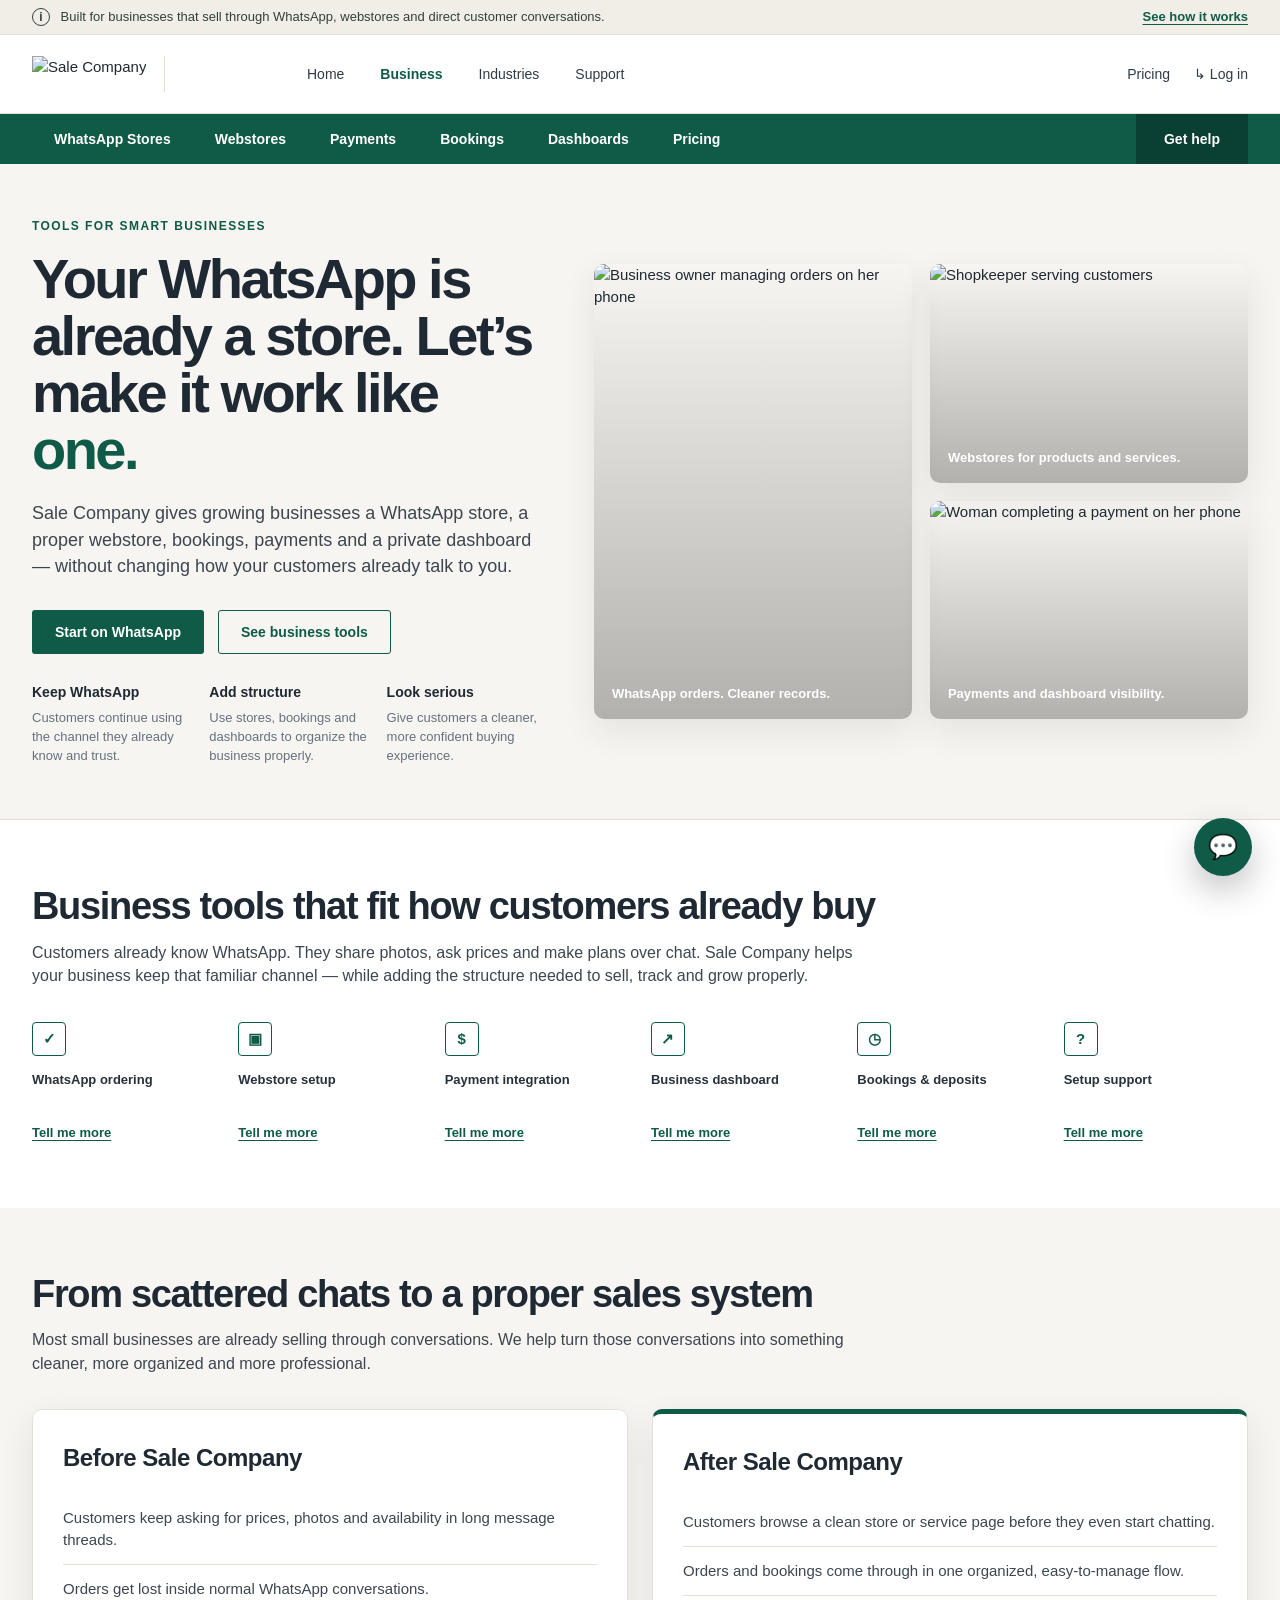
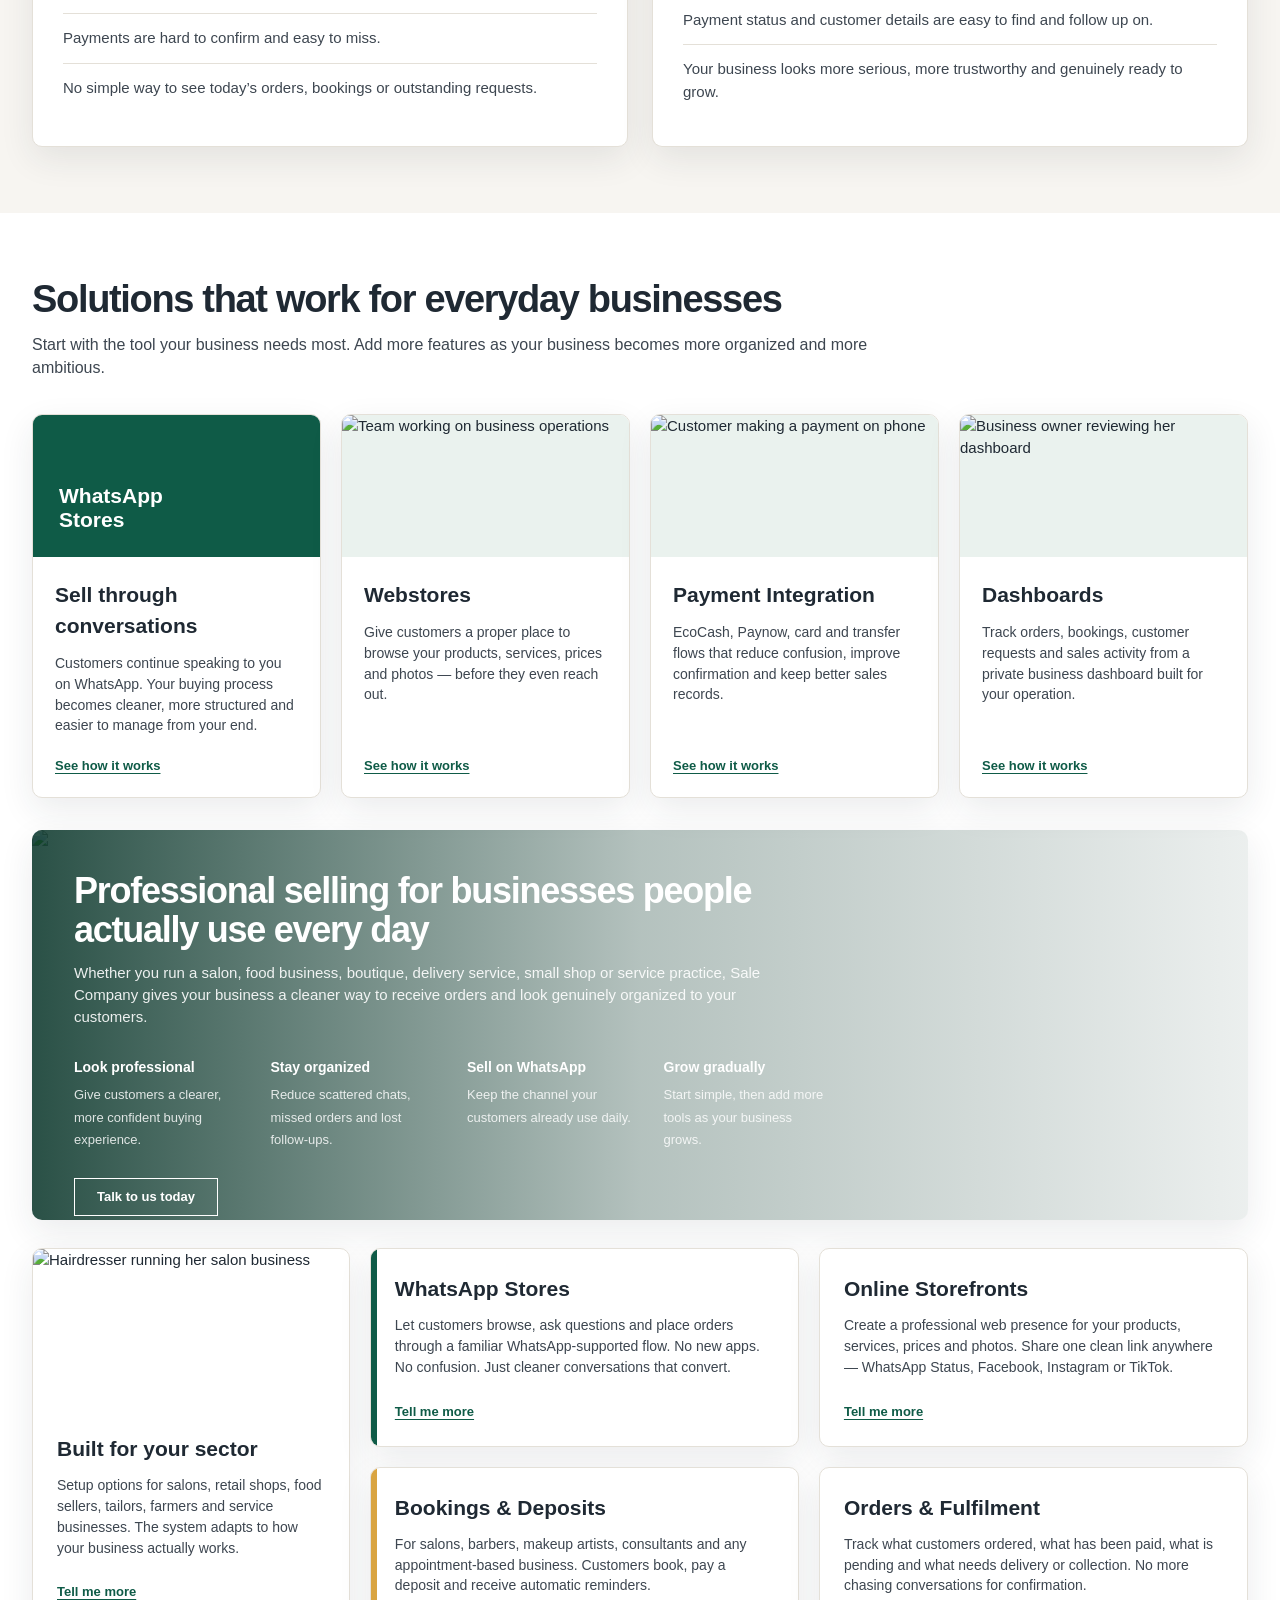
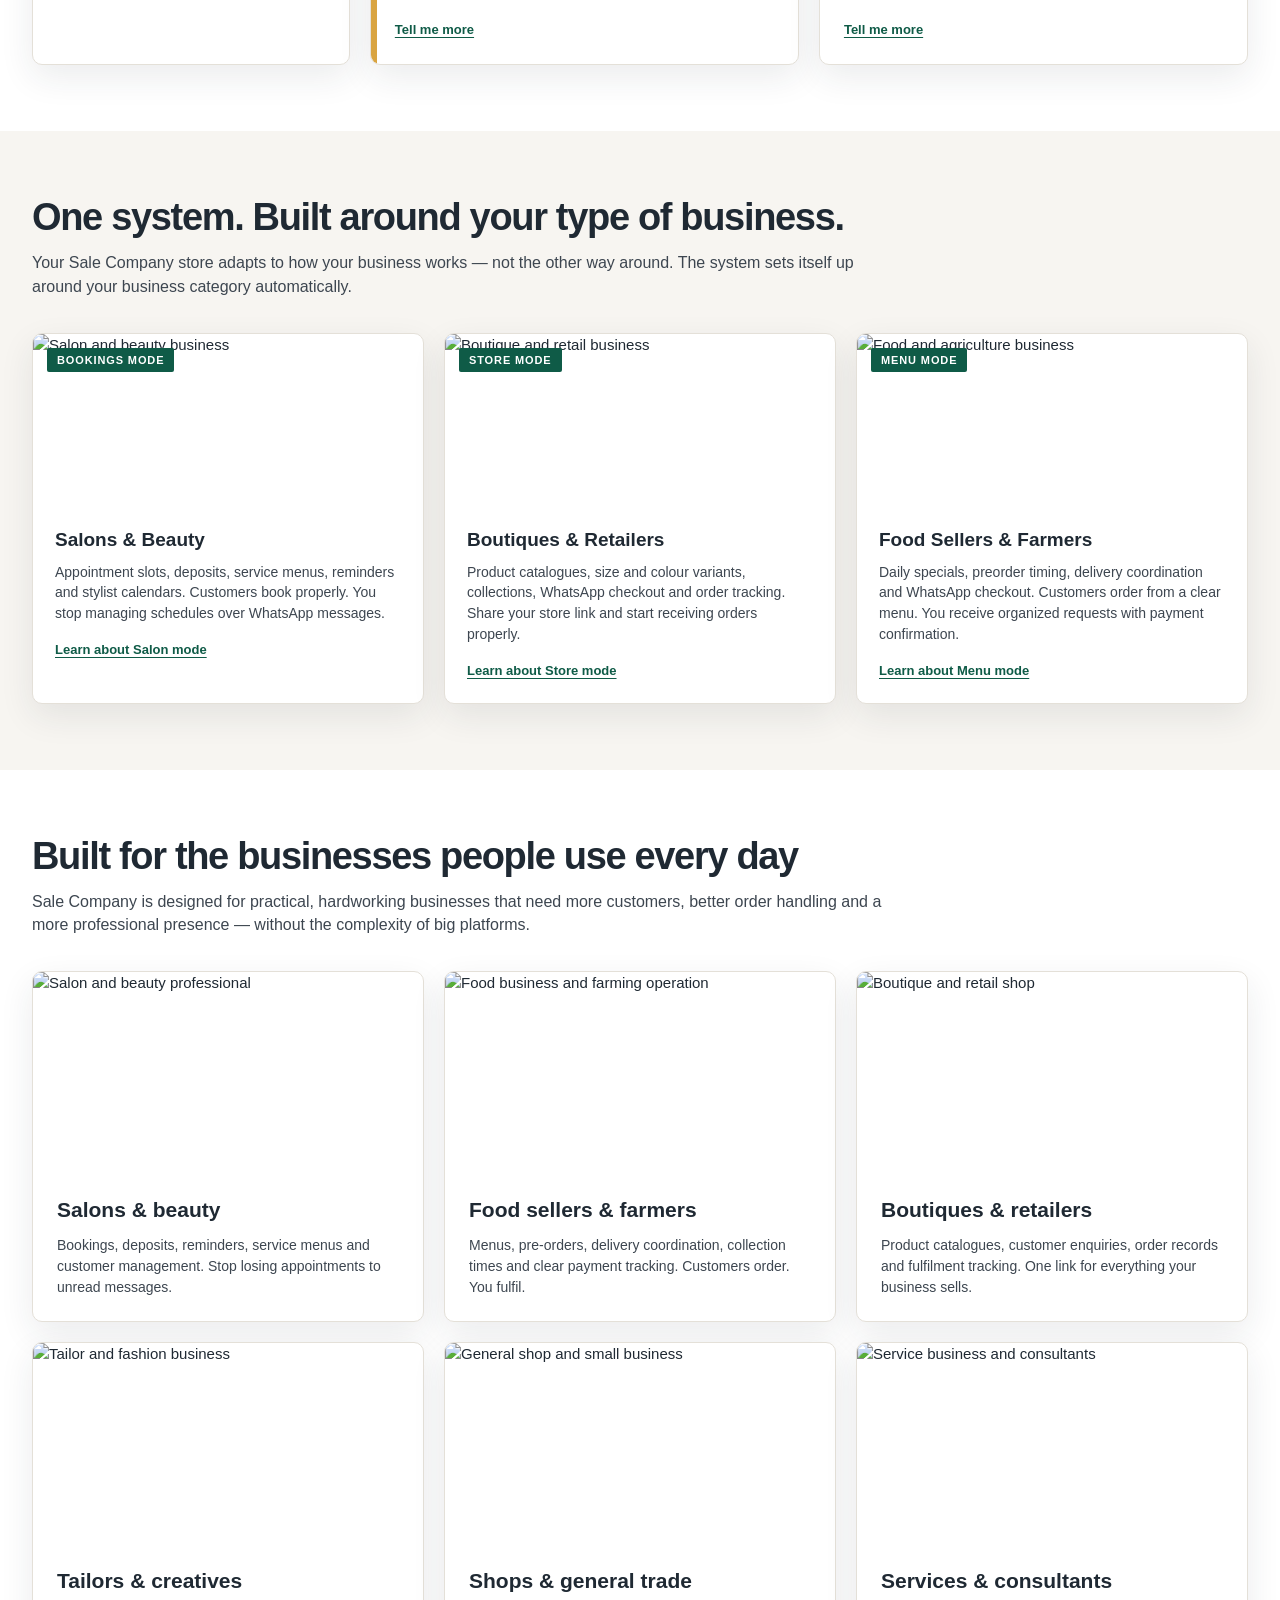
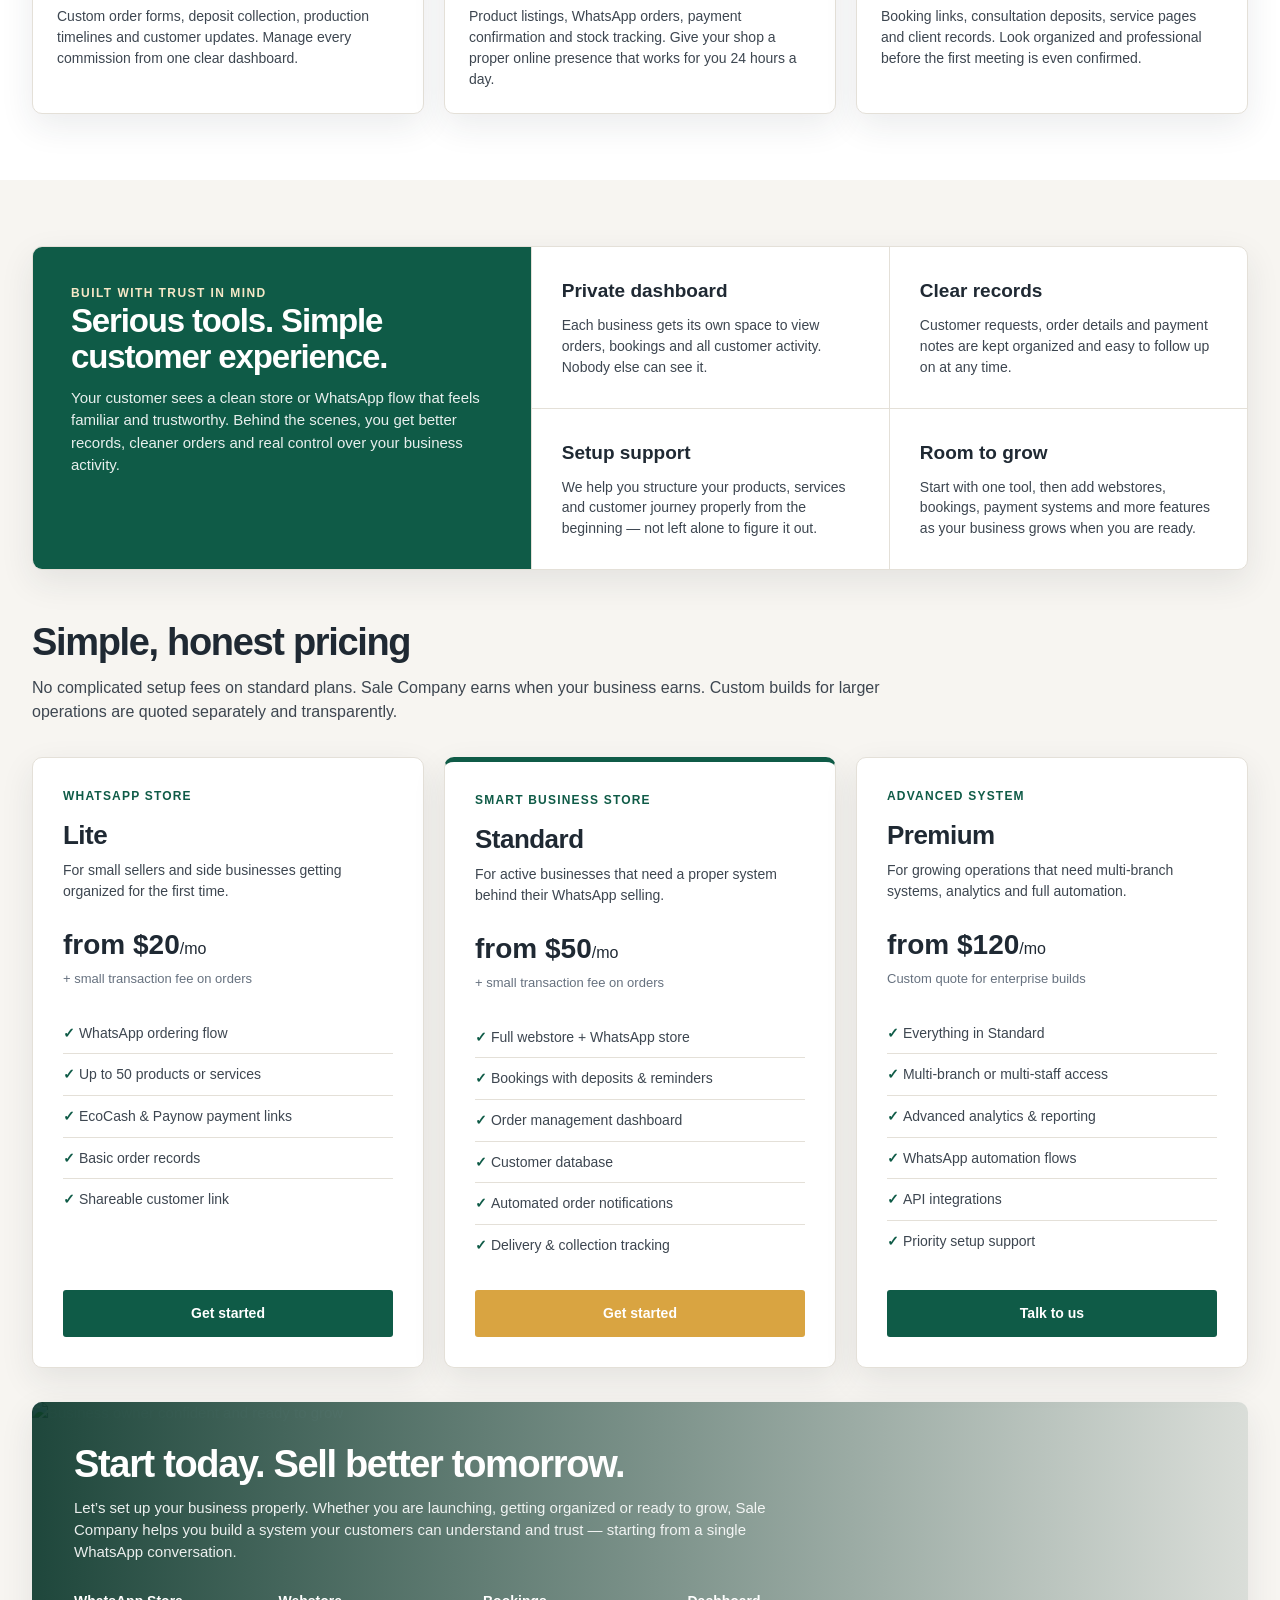
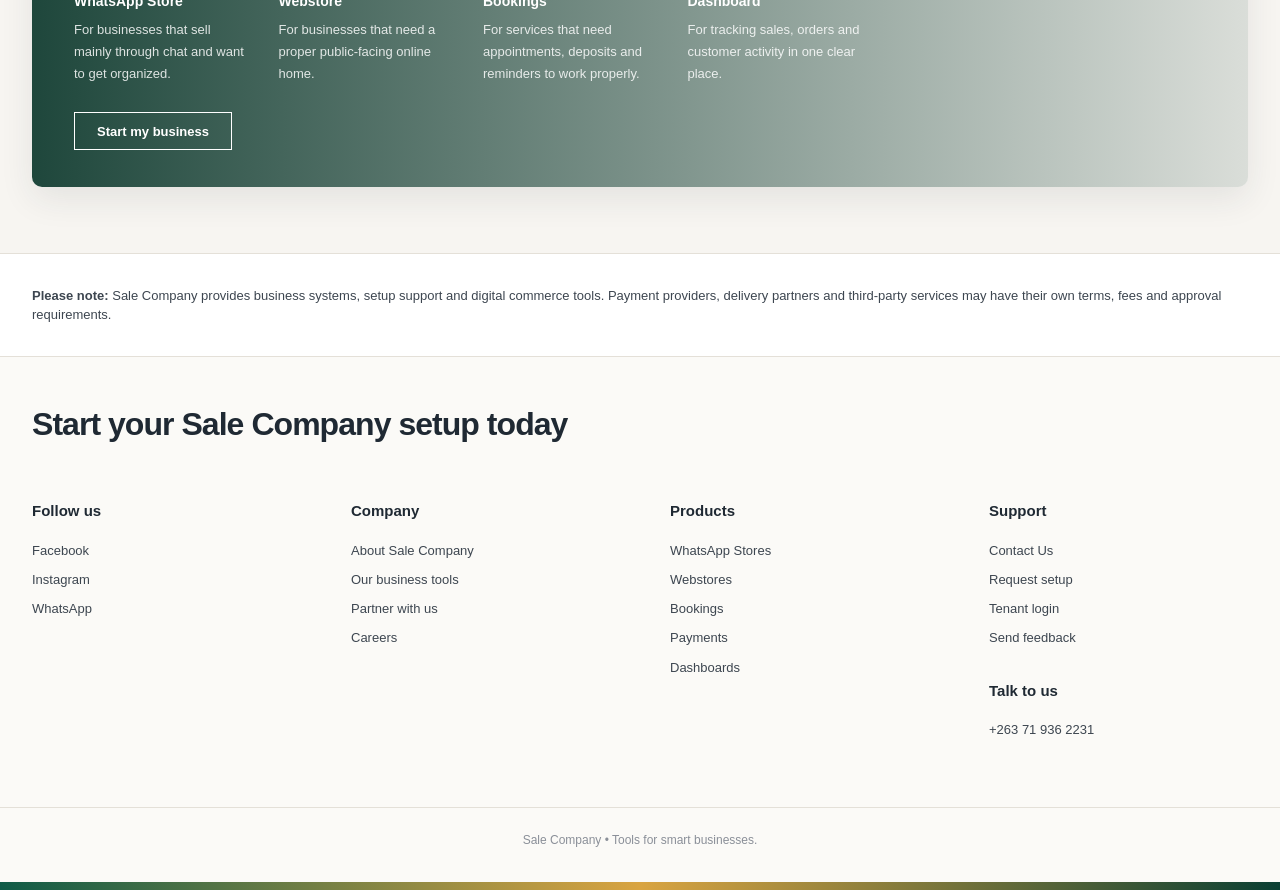
==== commit b373c530: "Update whatsapp numbers  index.html" ====
--- a/public/index.html
+++ b/public/index.html
@@ -241,7 +241,7 @@
         <a href="#dashboards">Dashboards</a>
         <a href="#pricing">Pricing</a>
       </nav>
-      <a class="help" href="https://wa.me/263XXXXXXXXX?text=I%20want%20to%20start%20selling%20professionally%20with%20Sale%20Company">Get help</a>
+      <a class="help" href="https://wa.me/263719362231?text=I%20want%20to%20start%20selling%20professionally%20with%20Sale%20Company">Get help</a>
     </div>
   </div>
 </header>
@@ -255,7 +255,7 @@
       <h1>Your WhatsApp is already a store. Let&rsquo;s make it work like <em>one.</em></h1>
       <p class="lead">Sale Company gives growing businesses a WhatsApp store, a proper webstore, bookings, payments and a private dashboard &mdash; without changing how your customers already talk to you.</p>
       <div class="hero-actions">
-        <a class="btn primary" href="https://wa.me/263XXXXXXXXX?text=I%20want%20to%20set%20up%20my%20business%20with%20Sale%20Company">Start on WhatsApp</a>
+        <a class="btn primary" href="https://wa.me/263719362231?text=I%20want%20to%20set%20up%20my%20business%20with%20Sale%20Company">Start on WhatsApp</a>
         <a class="btn secondary" href="#solutions">See business tools</a>
       </div>
       <div class="hero-note">
@@ -385,7 +385,7 @@
           <div><strong>Sell on WhatsApp</strong><span>Keep the channel your customers already use daily.</span></div>
           <div><strong>Grow gradually</strong><span>Start simple, then add more tools as your business grows.</span></div>
         </div>
-        <a class="outline-btn" href="https://wa.me/263XXXXXXXXX?text=I%20want%20to%20find%20out%20more%20about%20Sale%20Company">Talk to us today</a>
+        <a class="outline-btn" href="https://wa.me/263719362231?text=I%20want%20to%20find%20out%20more%20about%20Sale%20Company">Talk to us today</a>
       </div>
     </div>
 
@@ -580,7 +580,7 @@
             <li>Basic order records</li>
             <li>Shareable customer link</li>
           </ul>
-          <a class="plan-cta" href="https://wa.me/263XXXXXXXXX?text=I%20want%20the%20Lite%20WhatsApp%20Store">Get started</a>
+          <a class="plan-cta" href="https://wa.me/263719362231?text=I%20want%20the%20Lite%20WhatsApp%20Store">Get started</a>
         </div>
         <div class="pricing-card featured">
           <p class="plan-name">Smart Business Store</p>
@@ -596,7 +596,7 @@
             <li>Automated order notifications</li>
             <li>Delivery &amp; collection tracking</li>
           </ul>
-          <a class="plan-cta" href="https://wa.me/263XXXXXXXXX?text=I%20want%20the%20Standard%20Business%20Store">Get started</a>
+          <a class="plan-cta" href="https://wa.me/263719362231?text=I%20want%20the%20Standard%20Business%20Store">Get started</a>
         </div>
         <div class="pricing-card">
           <p class="plan-name">Advanced System</p>
@@ -612,7 +612,7 @@
             <li>API integrations</li>
             <li>Priority setup support</li>
           </ul>
-          <a class="plan-cta" href="https://wa.me/263XXXXXXXXX?text=I%20want%20to%20discuss%20a%20Premium%20system">Talk to us</a>
+          <a class="plan-cta" href="https://wa.me/263719362231?text=I%20want%20to%20discuss%20a%20Premium%20system">Talk to us</a>
         </div>
       </div>
     </div>
@@ -628,7 +628,7 @@
           <div><strong>Bookings</strong><span>For services that need appointments, deposits and reminders to work properly.</span></div>
           <div><strong>Dashboard</strong><span>For tracking sales, orders and customer activity in one clear place.</span></div>
         </div>
-        <a class="outline-btn" href="https://wa.me/263XXXXXXXXX?text=I%20want%20to%20start%20my%20business%20with%20Sale%20Company">Start my business</a>
+        <a class="outline-btn" href="https://wa.me/263719362231?text=I%20want%20to%20start%20my%20business%20with%20Sale%20Company">Start my business</a>
       </div>
     </div>
   </div>
@@ -676,14 +676,14 @@
       <a href="#">Send feedback</a>
       <br>
       <h4>Talk to us</h4>
-      <a href="#">+263 XX XXX XXXX</a>
+      <a href="#">+263 71 936 2231</a>
     </div>
   </div>
   <div class="footer-bottom">Sale Company &bull; Tools for smart businesses.</div>
   <div class="colorbar"></div>
 </footer>
 
-<a class="chat" href="https://wa.me/263XXXXXXXXX?text=I%20need%20help%20with%20Sale%20Company" title="Chat on WhatsApp">&#x1F4AC;</a>
+<a class="chat" href="https://wa.me/263719362231?text=I%20need%20help%20with%20Sale%20Company" title="Chat on WhatsApp">&#x1F4AC;</a>
 
 <script src="assets/js/config.js"></script>
 <script src="assets/js/app.js"></script>
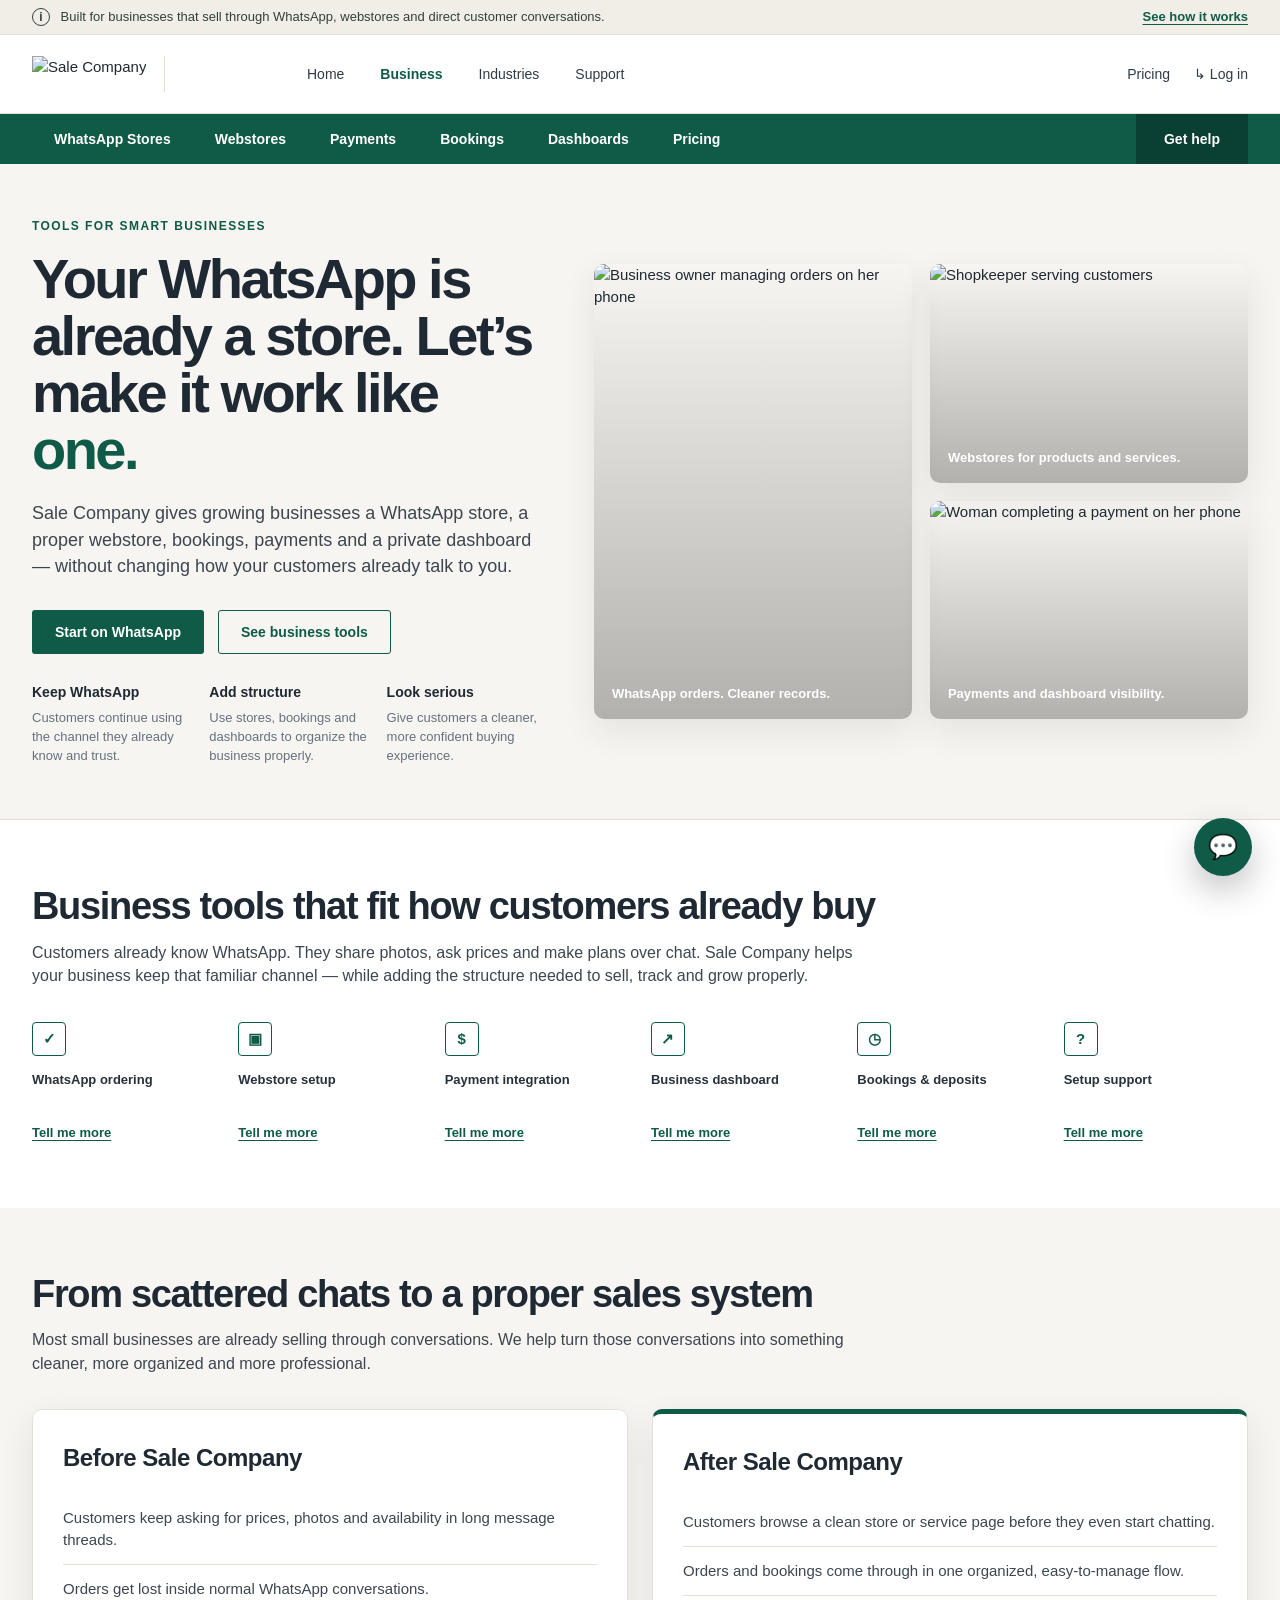
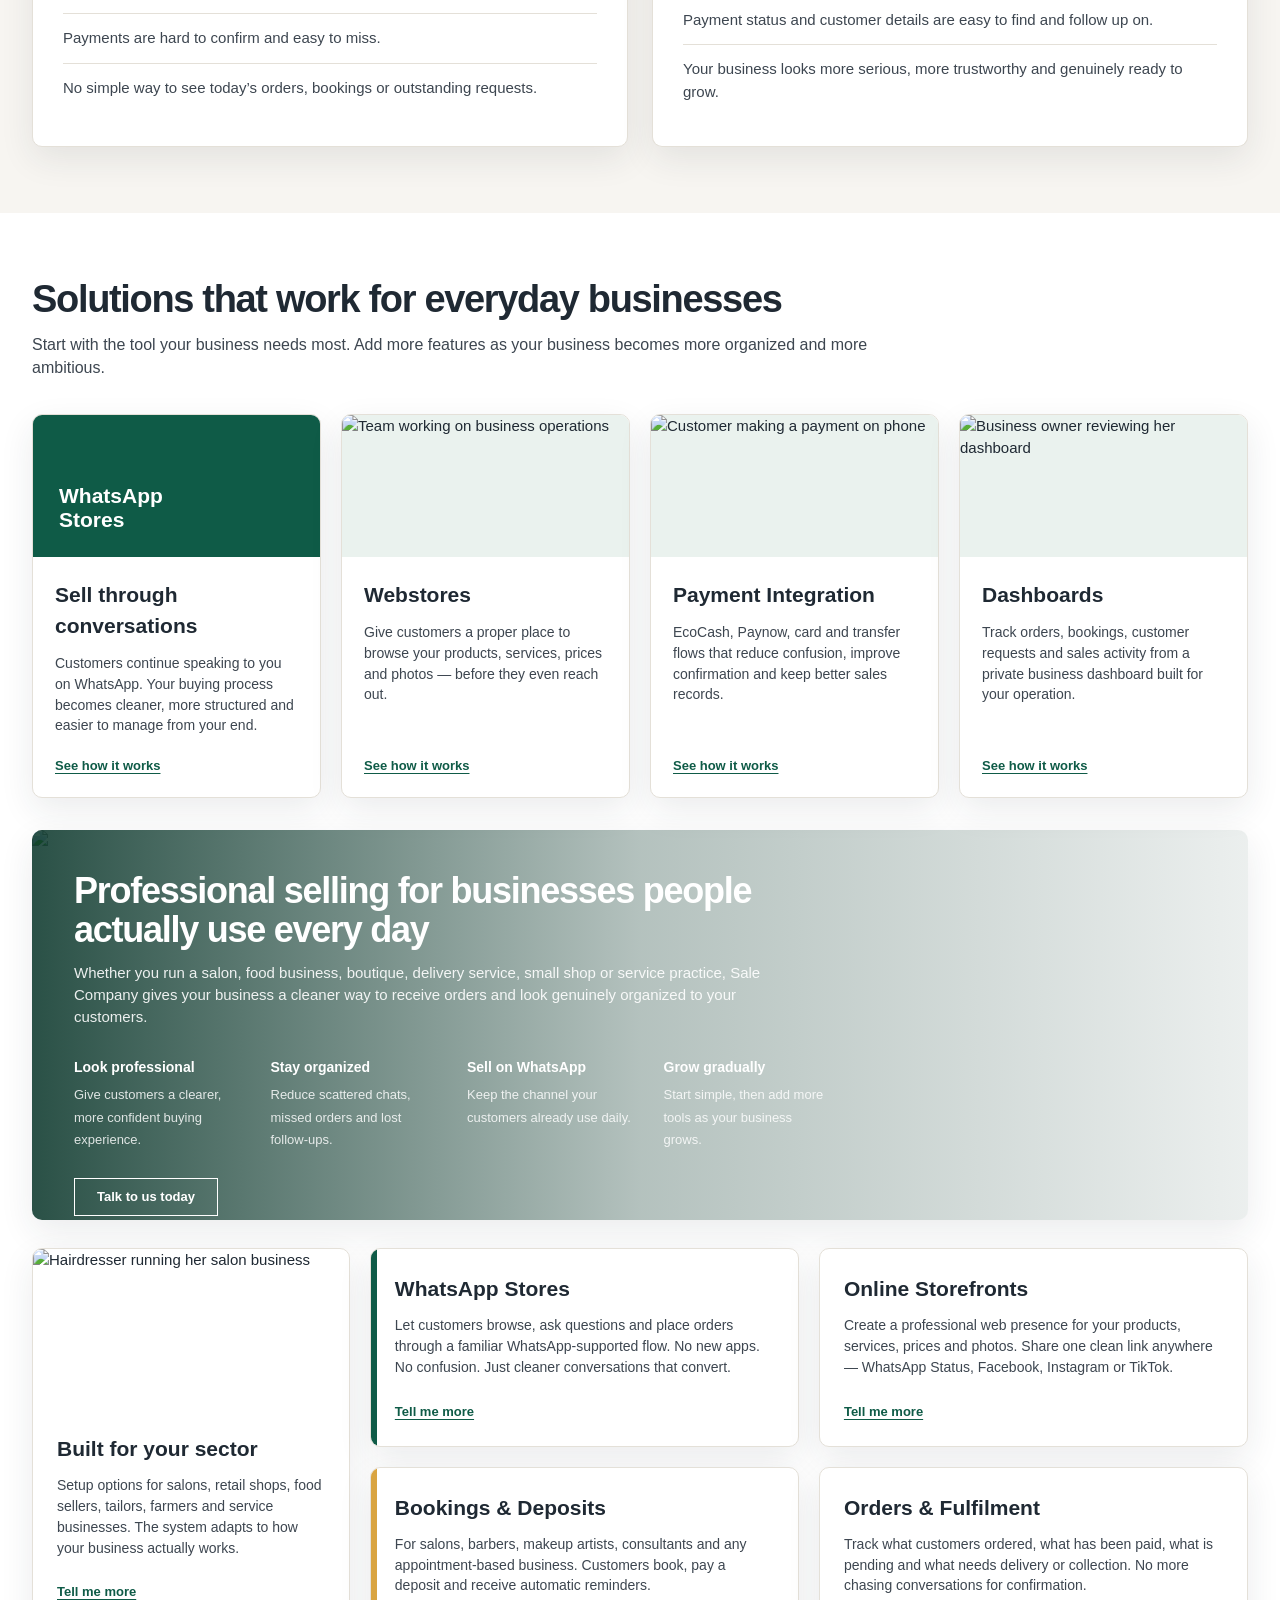
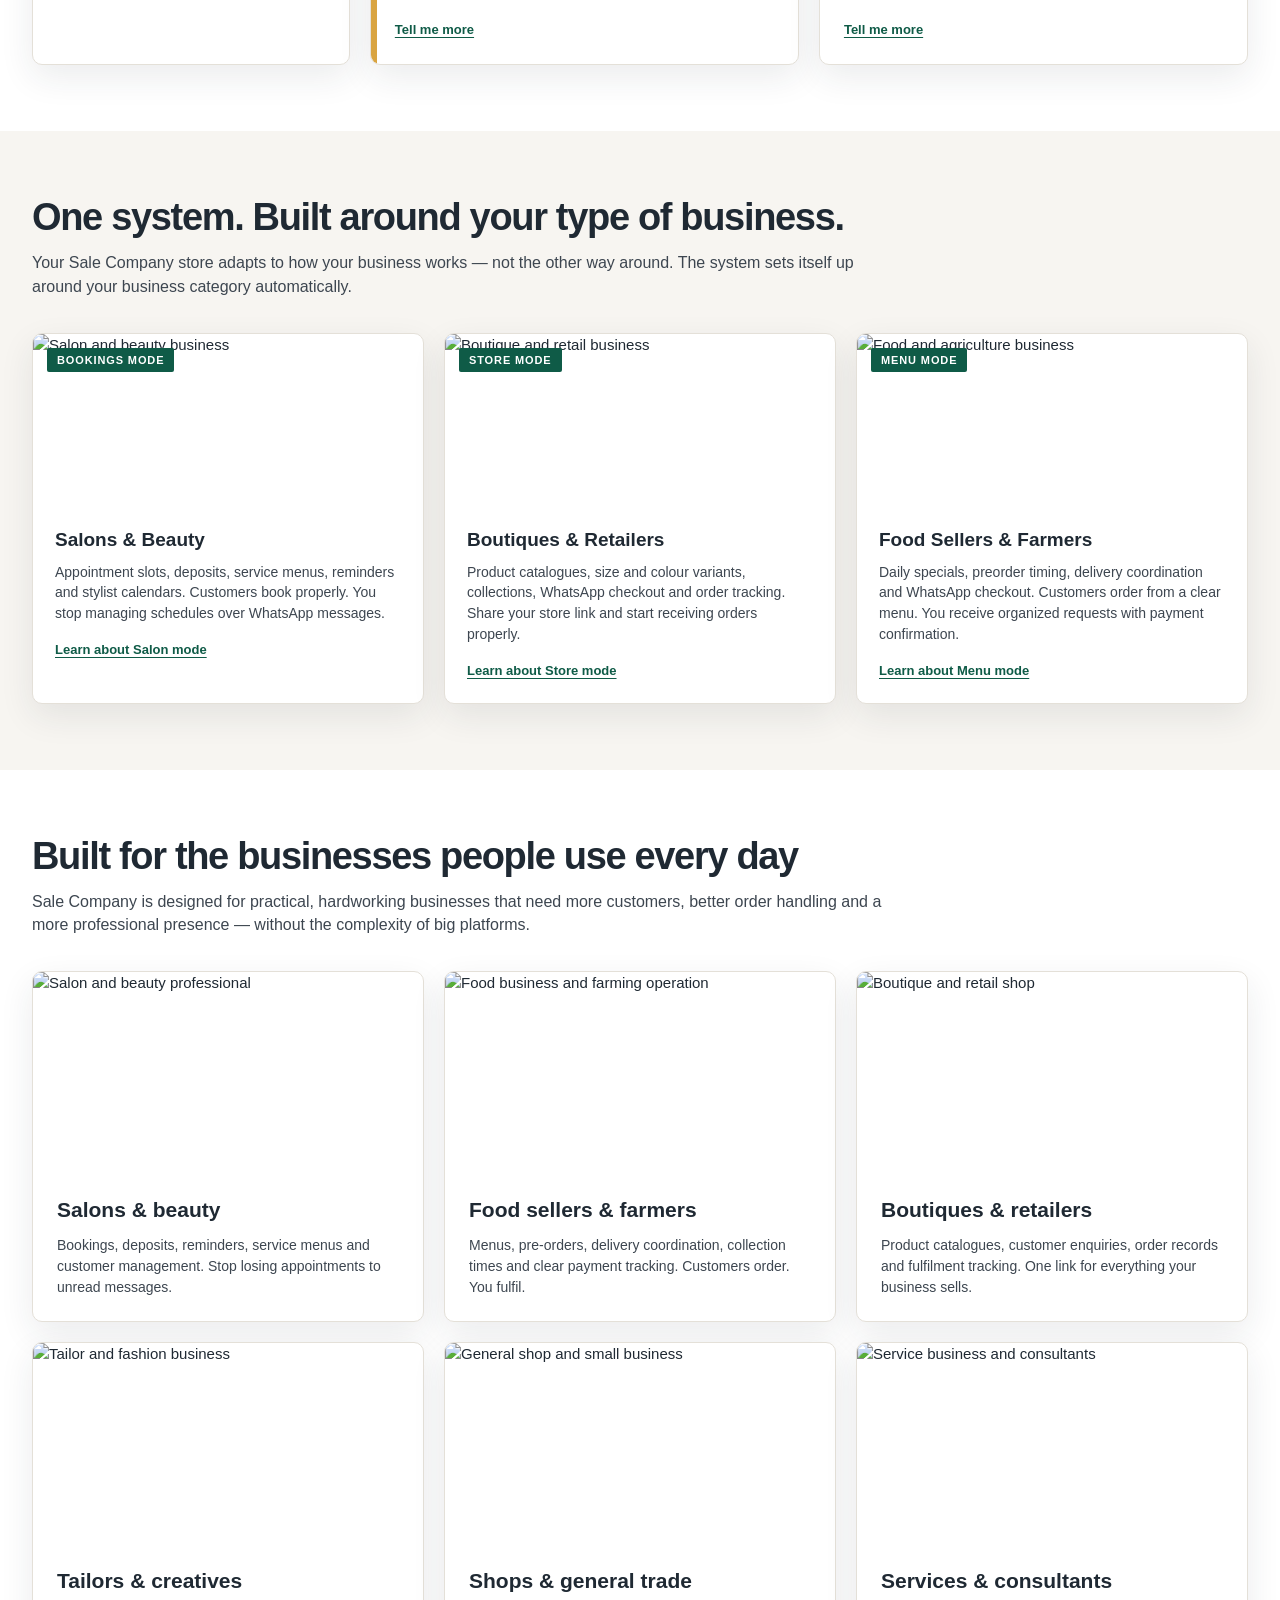
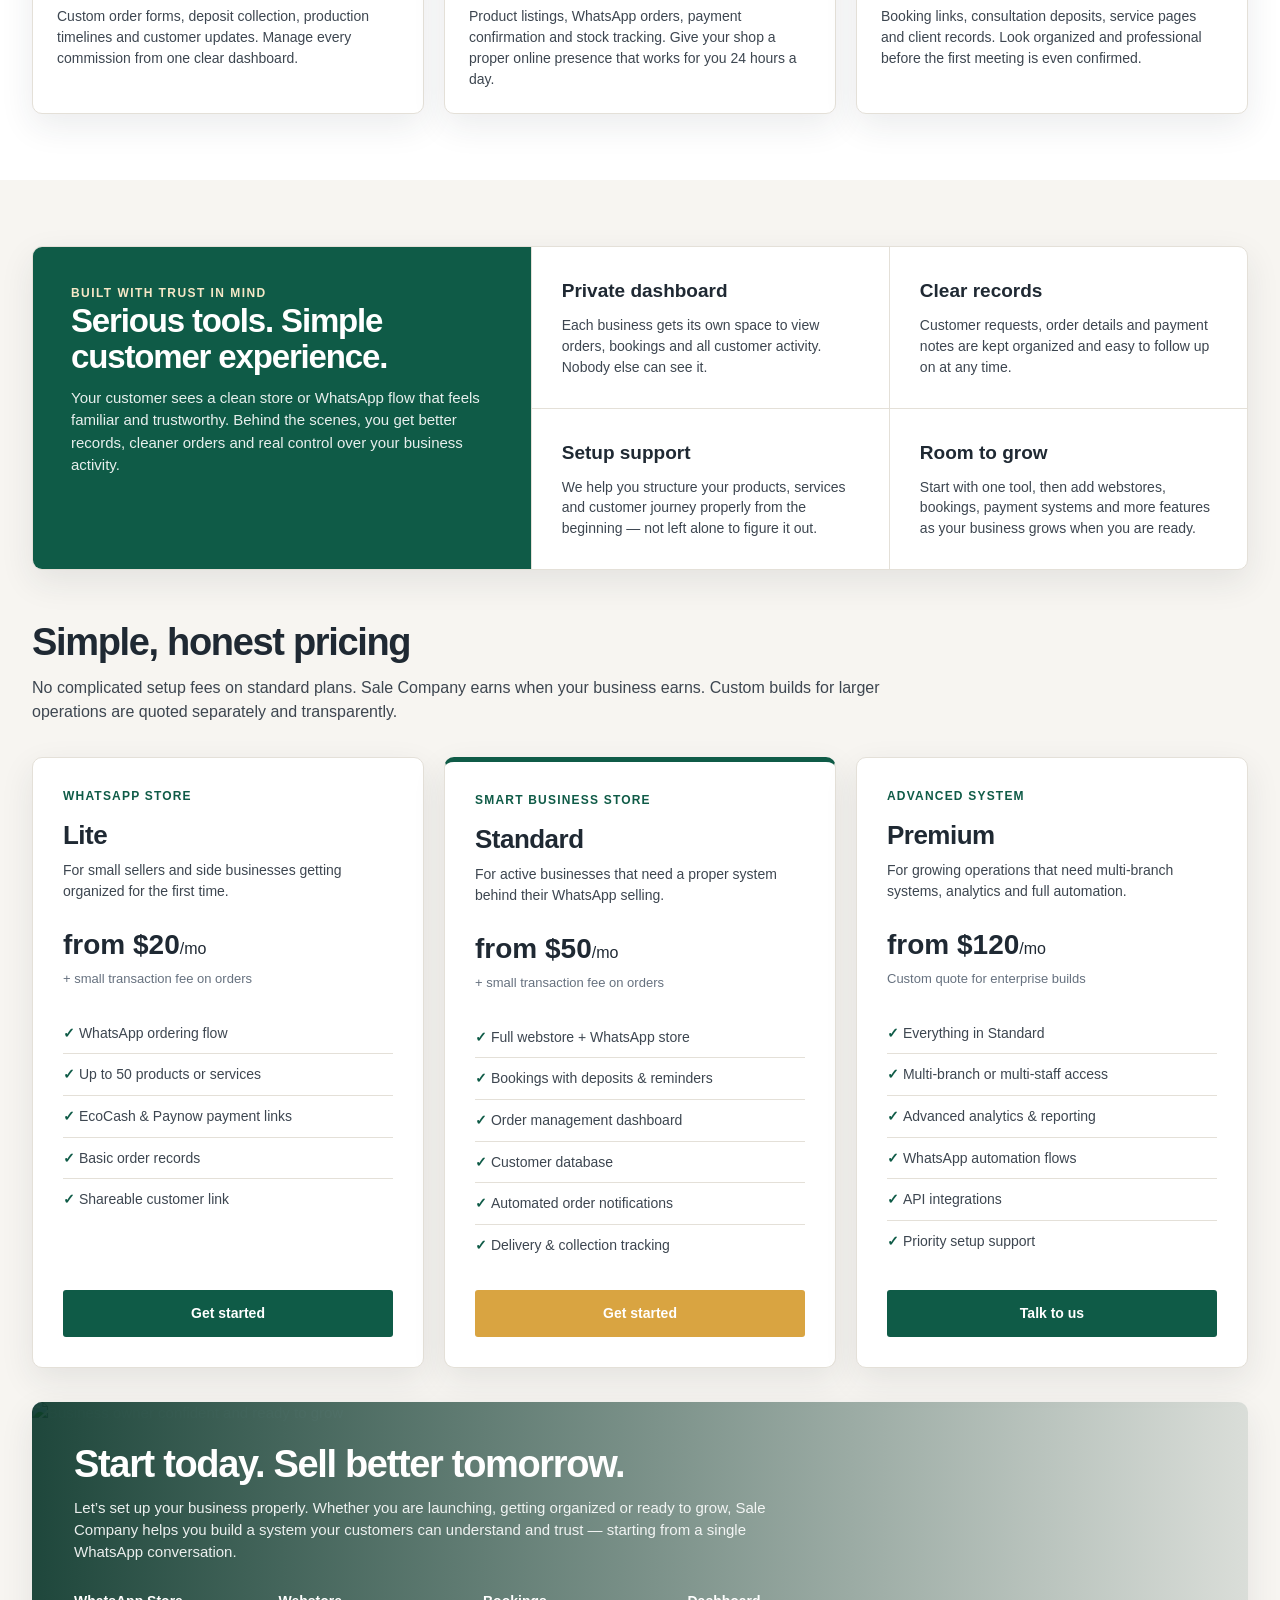
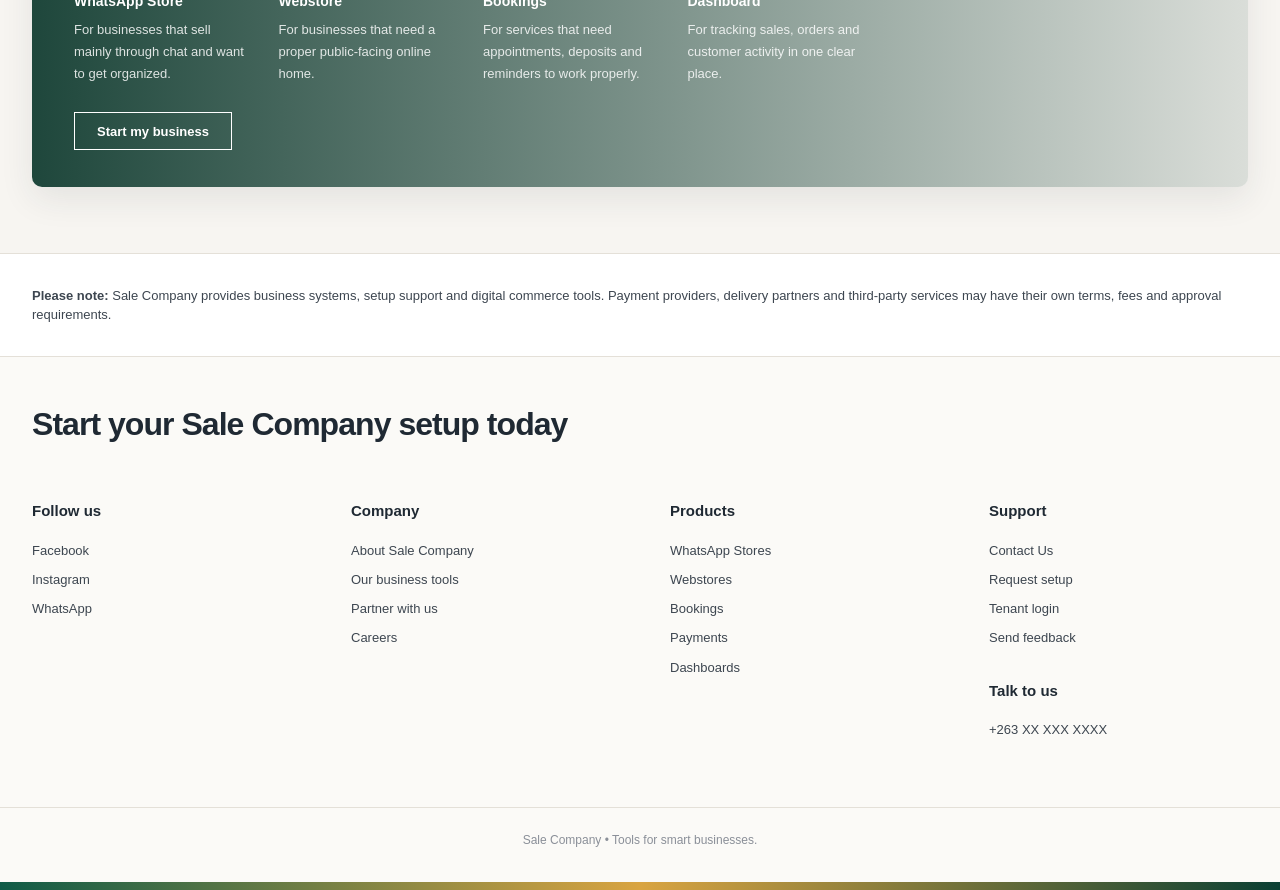
==== commit cbf509d3: "Add files via upload" ====
--- a/public/index.html
+++ b/public/index.html
@@ -241,7 +241,7 @@
         <a href="#dashboards">Dashboards</a>
         <a href="#pricing">Pricing</a>
       </nav>
-      <a class="help" href="https://wa.me/263719362231?text=I%20want%20to%20start%20selling%20professionally%20with%20Sale%20Company">Get help</a>
+      <a class="help" href="https://wa.me/263XXXXXXXXX?text=I%20want%20to%20start%20selling%20professionally%20with%20Sale%20Company">Get help</a>
     </div>
   </div>
 </header>
@@ -255,7 +255,7 @@
       <h1>Your WhatsApp is already a store. Let&rsquo;s make it work like <em>one.</em></h1>
       <p class="lead">Sale Company gives growing businesses a WhatsApp store, a proper webstore, bookings, payments and a private dashboard &mdash; without changing how your customers already talk to you.</p>
       <div class="hero-actions">
-        <a class="btn primary" href="https://wa.me/263719362231?text=I%20want%20to%20set%20up%20my%20business%20with%20Sale%20Company">Start on WhatsApp</a>
+        <a class="btn primary" href="https://wa.me/263XXXXXXXXX?text=I%20want%20to%20set%20up%20my%20business%20with%20Sale%20Company">Start on WhatsApp</a>
         <a class="btn secondary" href="#solutions">See business tools</a>
       </div>
       <div class="hero-note">
@@ -385,7 +385,7 @@
           <div><strong>Sell on WhatsApp</strong><span>Keep the channel your customers already use daily.</span></div>
           <div><strong>Grow gradually</strong><span>Start simple, then add more tools as your business grows.</span></div>
         </div>
-        <a class="outline-btn" href="https://wa.me/263719362231?text=I%20want%20to%20find%20out%20more%20about%20Sale%20Company">Talk to us today</a>
+        <a class="outline-btn" href="https://wa.me/263XXXXXXXXX?text=I%20want%20to%20find%20out%20more%20about%20Sale%20Company">Talk to us today</a>
       </div>
     </div>
 
@@ -580,7 +580,7 @@
             <li>Basic order records</li>
             <li>Shareable customer link</li>
           </ul>
-          <a class="plan-cta" href="https://wa.me/263719362231?text=I%20want%20the%20Lite%20WhatsApp%20Store">Get started</a>
+          <a class="plan-cta" href="https://wa.me/263XXXXXXXXX?text=I%20want%20the%20Lite%20WhatsApp%20Store">Get started</a>
         </div>
         <div class="pricing-card featured">
           <p class="plan-name">Smart Business Store</p>
@@ -596,7 +596,7 @@
             <li>Automated order notifications</li>
             <li>Delivery &amp; collection tracking</li>
           </ul>
-          <a class="plan-cta" href="https://wa.me/263719362231?text=I%20want%20the%20Standard%20Business%20Store">Get started</a>
+          <a class="plan-cta" href="https://wa.me/263XXXXXXXXX?text=I%20want%20the%20Standard%20Business%20Store">Get started</a>
         </div>
         <div class="pricing-card">
           <p class="plan-name">Advanced System</p>
@@ -612,7 +612,7 @@
             <li>API integrations</li>
             <li>Priority setup support</li>
           </ul>
-          <a class="plan-cta" href="https://wa.me/263719362231?text=I%20want%20to%20discuss%20a%20Premium%20system">Talk to us</a>
+          <a class="plan-cta" href="https://wa.me/263XXXXXXXXX?text=I%20want%20to%20discuss%20a%20Premium%20system">Talk to us</a>
         </div>
       </div>
     </div>
@@ -628,7 +628,7 @@
           <div><strong>Bookings</strong><span>For services that need appointments, deposits and reminders to work properly.</span></div>
           <div><strong>Dashboard</strong><span>For tracking sales, orders and customer activity in one clear place.</span></div>
         </div>
-        <a class="outline-btn" href="https://wa.me/263719362231?text=I%20want%20to%20start%20my%20business%20with%20Sale%20Company">Start my business</a>
+        <a class="outline-btn" href="https://wa.me/263XXXXXXXXX?text=I%20want%20to%20start%20my%20business%20with%20Sale%20Company">Start my business</a>
       </div>
     </div>
   </div>
@@ -676,16 +676,51 @@
       <a href="#">Send feedback</a>
       <br>
       <h4>Talk to us</h4>
-      <a href="#">+263 71 936 2231</a>
+      <a href="#">+263 XX XXX XXXX</a>
     </div>
   </div>
   <div class="footer-bottom">Sale Company &bull; Tools for smart businesses.</div>
   <div class="colorbar"></div>
 </footer>
 
-<a class="chat" href="https://wa.me/263719362231?text=I%20need%20help%20with%20Sale%20Company" title="Chat on WhatsApp">&#x1F4AC;</a>
+<a class="chat" href="https://wa.me/263XXXXXXXXX?text=I%20need%20help%20with%20Sale%20Company" title="Chat on WhatsApp">&#x1F4AC;</a>
 
 <script src="assets/js/config.js"></script>
 <script src="assets/js/app.js"></script>
+
+<script>
+document.addEventListener('DOMContentLoaded', () => {
+  // Mobile nav
+  const nav = document.querySelector('.nav-links,.main-nav,nav ul');
+  const header = document.querySelector('header') || document.body;
+  if(nav && !document.querySelector('.mobile-menu-btn')){
+    const btn = document.createElement('button');
+    btn.className = 'mobile-menu-btn';
+    btn.innerHTML = '☰';
+    btn.style.cssText='position:fixed;top:14px;right:14px;z-index:9999;padding:10px 14px;border:none;border-radius:10px;background:#0F5B47;color:#fff;font-size:20px;';
+    btn.onclick = ()=> nav.classList.toggle('mobile-open');
+    header.appendChild(btn);
+  }
+
+  // Scroll animations
+  const els = document.querySelectorAll('.card,.feature,.section,section,.product-card');
+  const obs = new IntersectionObserver((entries)=>{
+    entries.forEach(e=>{
+      if(e.isIntersecting){
+        e.target.style.opacity='1';
+        e.target.style.transform='translateY(0)';
+      }
+    });
+  }, {threshold:0.08});
+
+  els.forEach(el=>{
+    el.style.opacity='0';
+    el.style.transform='translateY(18px)';
+    el.style.transition='all .45s ease';
+    obs.observe(el);
+  });
+});
+</script>
+
 </body>
 </html>
